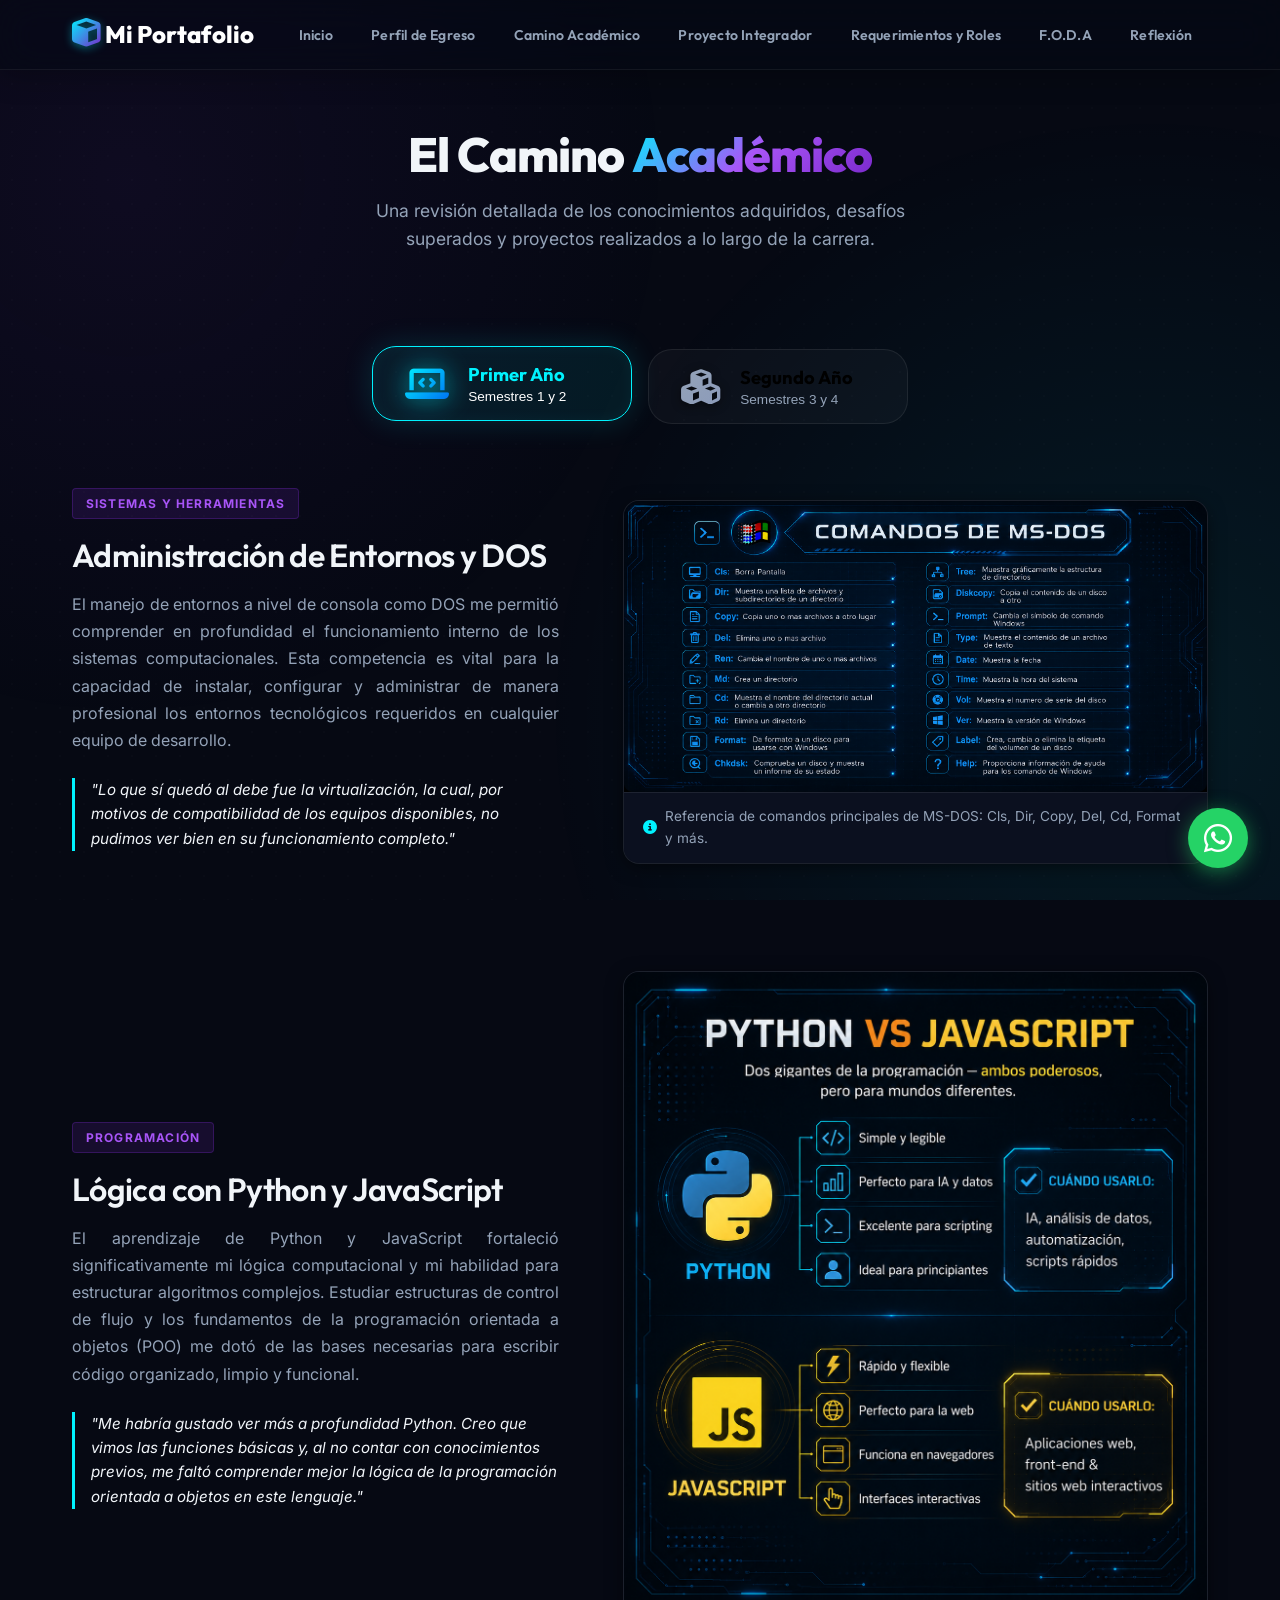
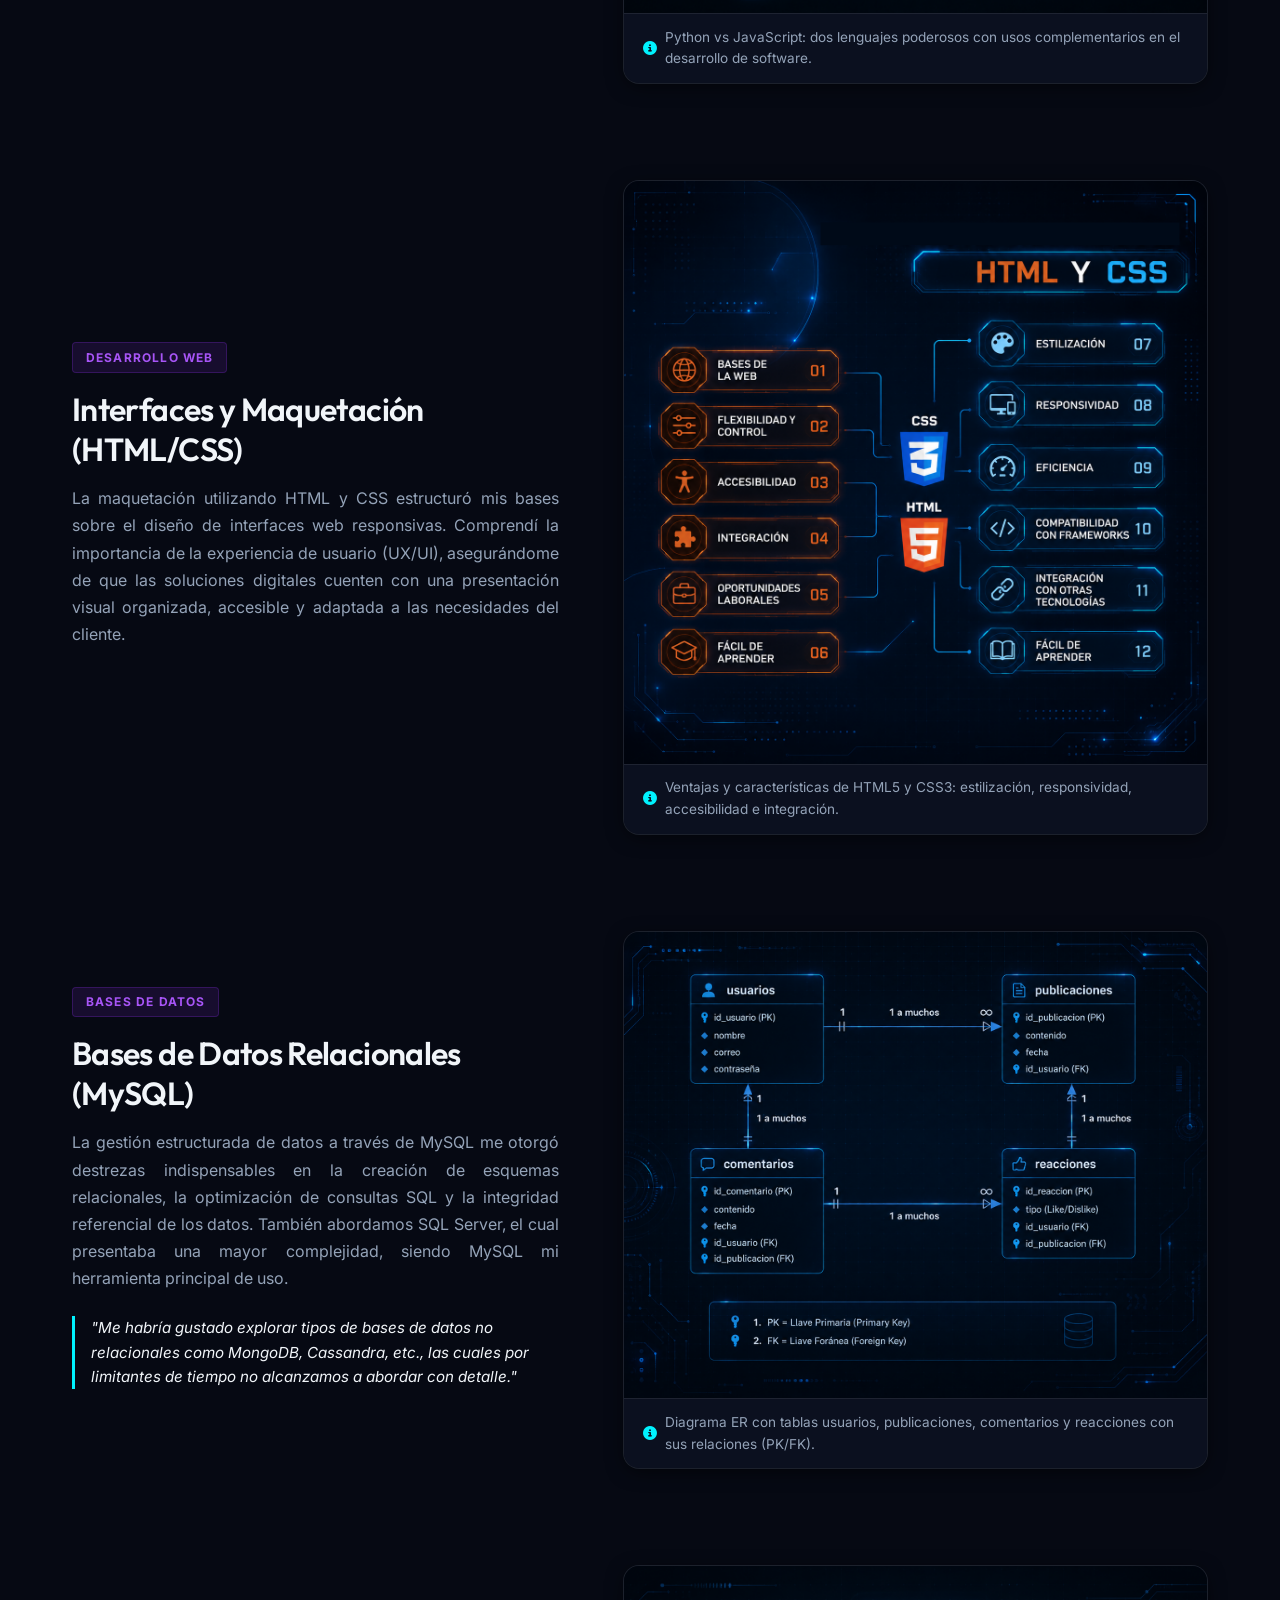
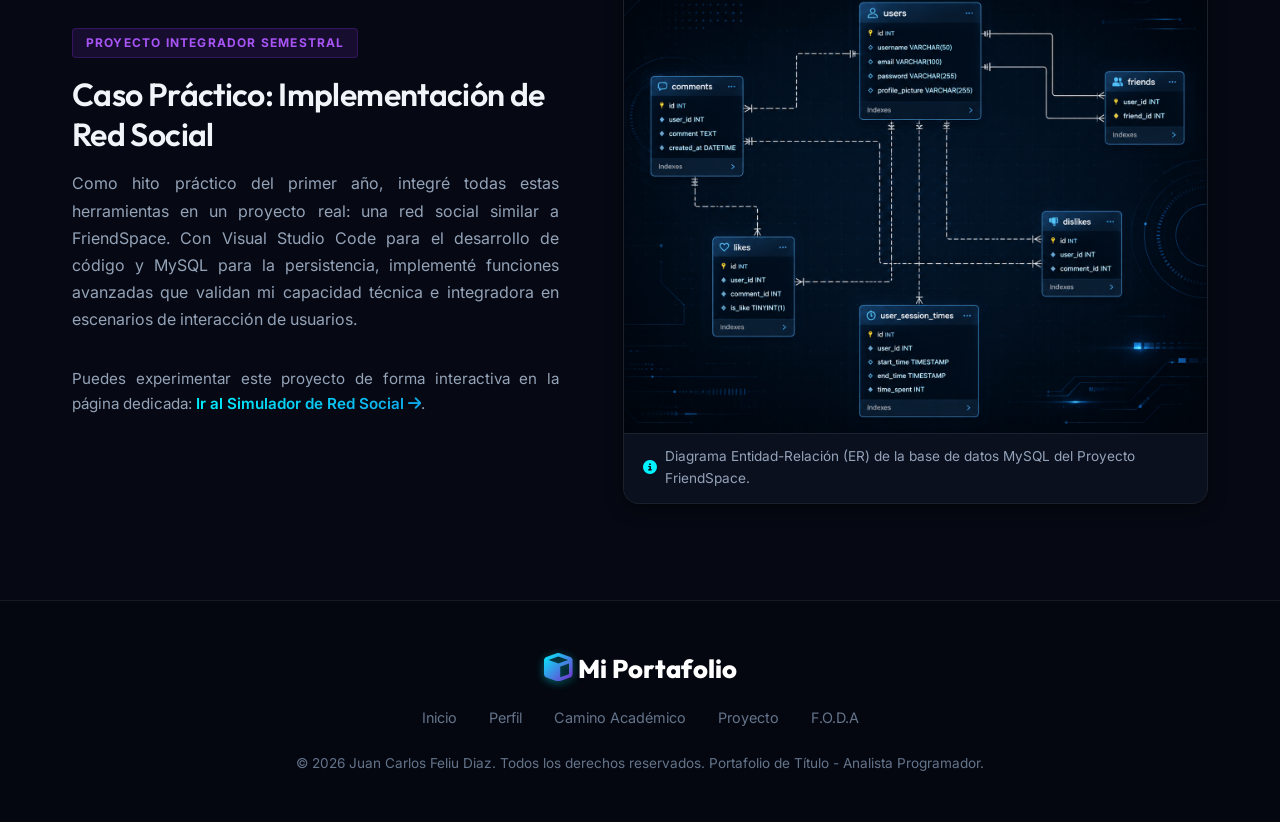
==== camino.html @ 2efa706d "Commit inicial del portafolio" ====
<!DOCTYPE html>
<html lang="es">
<head>
  <meta charset="UTF-8">
  <meta name="viewport" content="width=device-width, initial-scale=1.0">
  <title>Camino Académico | Portafolio Juan Carlos Feliu Diaz</title>
  <!-- Google Fonts -->
  <link rel="preconnect" href="https://fonts.googleapis.com">
  <link rel="preconnect" href="https://fonts.gstatic.com" crossorigin>
  <!-- Font Awesome Icons -->
  <link rel="stylesheet" href="https://cdnjs.cloudflare.com/ajax/libs/font-awesome/6.4.0/css/all.min.css">
  <!-- Stylesheet -->
  <link rel="stylesheet" href="css/style.css?v=15">
  <style>
    .subpage-hero {
      padding: 8rem 0 4rem 0;
      text-align: center;
    }
  </style>
</head>
<body>

  <!-- ==========================================
       NAVIGATION BAR
       ========================================== -->
  <nav class="navbar">
    <div class="container">
      <div class="logo">
        <a href="index.html" style="color: #fff;"><i class="fa-solid fa-cube logo-icon-3d"></i> Mi Portafolio</a>
      </div>
      <ul class="nav-links">
        <li><a href="index.html">Inicio</a></li>
        <li><a href="perfil.html">Perfil de Egreso</a></li>
        <li><a href="camino.html" class="active">Camino Académico</a></li>
        <li><a href="proyecto.html">Proyecto Integrador</a></li>
        <li><a href="requerimientos.html">Requerimientos y Roles</a></li>
        <li><a href="foda.html">F.O.D.A</a></li>
        <li><a href="reflexion.html">Reflexión</a></li>
      </ul>
      <button class="mobile-menu-toggle">
        <i class="fa-solid fa-bars"></i>
      </button>
    </div>
  </nav>

  <!-- ==========================================
       SUBPAGE HERO
       ========================================== -->
  <header class="subpage-hero">
    <div class="container">
      <h1 class="hero-title" style="font-size:3rem; margin-bottom:1rem;">El Camino <span class="gradient-text">Académico</span></h1>
      <p class="section-subtitle" style="margin-bottom:0;">Una revisión detallada de los conocimientos adquiridos, desafíos superados y proyectos realizados a lo largo de la carrera.</p>
    </div>
  </header>

  <!-- ==========================================
       TIMELINE SECTION
       ========================================== -->
  <section class="section" style="padding-top:2rem;">
    <div class="container">
      <div class="timeline-controls">
        <button class="tab-btn active" data-target="semestres-1-2">
          <i class="fa-solid fa-laptop-code tab-icon-3d"></i>
          <div class="tab-text">
            <span class="tab-title">Primer Año</span>
            <span class="tab-subtitle">Semestres 1 y 2</span>
          </div>
        </button>
        <button class="tab-btn" data-target="semestres-3-4">
          <i class="fa-solid fa-cubes tab-icon-3d"></i>
          <div class="tab-text">
            <span class="tab-title">Segundo Año</span>
            <span class="tab-subtitle">Semestres 3 y 4</span>
          </div>
        </button>
      </div>

      <!-- SEMESTRES 1 y 2 CONTENT -->
      <div id="semestres-1-2" class="timeline-container active">
        <!-- Item 1: Sistemas y Herramientas -->
        <div class="timeline-item reveal-element revealed">
          <div class="timeline-content">
            <span class="timeline-tag">Sistemas y Herramientas</span>
            <h3 class="timeline-title">Administración de Entornos y DOS</h3>
            <p class="timeline-desc">
              El manejo de entornos a nivel de consola como DOS me permitió comprender en profundidad el funcionamiento interno de los sistemas computacionales. Esta competencia es vital para la capacidad de instalar, configurar y administrar de manera profesional los entornos tecnológicos requeridos en cualquier equipo de desarrollo.
            </p>
            <div class="timeline-highlight">
              "Lo que sí quedó al debe fue la virtualización, la cual, por motivos de compatibilidad de los equipos disponibles, no pudimos ver bien en su funcionamiento completo."
            </div>
          </div>
          <div class="timeline-visual">
            <div class="img-container">
              <img src="assets/img/dos-comandos.png" alt="Comandos MS-DOS">
              <div class="img-caption">
                <i class="fa-solid fa-circle-info"></i> Referencia de comandos principales de MS-DOS: Cls, Dir, Copy, Del, Cd, Format y más.
              </div>
            </div>
          </div>
        </div>

        <!-- Item 2: Programación -->
        <div class="timeline-item reveal-element">
          <div class="timeline-content">
            <span class="timeline-tag">Programación</span>
            <h3 class="timeline-title">Lógica con Python y JavaScript</h3>
            <p class="timeline-desc">
              El aprendizaje de Python y JavaScript fortaleció significativamente mi lógica computacional y mi habilidad para estructurar algoritmos complejos. Estudiar estructuras de control de flujo y los fundamentos de la programación orientada a objetos (POO) me dotó de las bases necesarias para escribir código organizado, limpio y funcional.
            </p>
            <div class="timeline-highlight">
              "Me habría gustado ver más a profundidad Python. Creo que vimos las funciones básicas y, al no contar con conocimientos previos, me faltó comprender mejor la lógica de la programación orientada a objetos en este lenguaje."
            </div>
          </div>
          <div class="timeline-visual">
            <div class="img-container">
              <img src="assets/img/python-js.png" alt="Python VS JavaScript">
              <div class="img-caption">
                <i class="fa-solid fa-circle-info"></i> Python vs JavaScript: dos lenguajes poderosos con usos complementarios en el desarrollo de software.
              </div>
            </div>
          </div>
        </div>

        <!-- Item 3: Desarrollo Web -->
        <div class="timeline-item reveal-element">
          <div class="timeline-content">
            <span class="timeline-tag">Desarrollo Web</span>
            <h3 class="timeline-title">Interfaces y Maquetación (HTML/CSS)</h3>
            <p class="timeline-desc">
              La maquetación utilizando HTML y CSS estructuró mis bases sobre el diseño de interfaces web responsivas. Comprendí la importancia de la experiencia de usuario (UX/UI), asegurándome de que las soluciones digitales cuenten con una presentación visual organizada, accesible y adaptada a las necesidades del cliente.
            </p>
          </div>
          <div class="timeline-visual">
            <div class="img-container">
              <img src="assets/img/html-css.png" alt="HTML y CSS Infografía">
              <div class="img-caption">
                <i class="fa-solid fa-circle-info"></i> Ventajas y características de HTML5 y CSS3: estilización, responsividad, accesibilidad e integración.
              </div>
            </div>
          </div>
        </div>

        <!-- Item 4: Bases de Datos -->
        <div class="timeline-item reveal-element">
          <div class="timeline-content">
            <span class="timeline-tag">Bases de Datos</span>
            <h3 class="timeline-title">Bases de Datos Relacionales (MySQL)</h3>
            <p class="timeline-desc">
              La gestión estructurada de datos a través de MySQL me otorgó destrezas indispensables en la creación de esquemas relacionales, la optimización de consultas SQL y la integridad referencial de los datos. También abordamos SQL Server, el cual presentaba una mayor complejidad, siendo MySQL mi herramienta principal de uso.
            </p>
            <div class="timeline-highlight">
              "Me habría gustado explorar tipos de bases de datos no relacionales como MongoDB, Cassandra, etc., las cuales por limitantes de tiempo no alcanzamos a abordar con detalle."
            </div>
          </div>
          <div class="timeline-visual">
            <div class="img-container">
              <img src="assets/img/db-schema2.png" alt="Diagrama Entidad-Relación MySQL">
              <div class="img-caption">
                <i class="fa-solid fa-circle-info"></i> Diagrama ER con tablas usuarios, publicaciones, comentarios y reacciones con sus relaciones (PK/FK).
              </div>
            </div>
          </div>
        </div>

        <!-- Item 5: Proyecto Integrador -->
        <div class="timeline-item reveal-element">
          <div class="timeline-content">
            <span class="timeline-tag">Proyecto Integrador Semestral</span>
            <h3 class="timeline-title">Caso Práctico: Implementación de Red Social</h3>
            <p class="timeline-desc">
              Como hito práctico del primer año, integré todas estas herramientas en un proyecto real: una red social similar a FriendSpace. Con Visual Studio Code para el desarrollo de código y MySQL para la persistencia, implementé funciones avanzadas que validan mi capacidad técnica e integradora en escenarios de interacción de usuarios.
            </p>
            <p class="timeline-desc" style="font-size:0.95rem; margin-top:0.5rem;">
              Puedes experimentar este proyecto de forma interactiva en la página dedicada: <a href="proyecto.html" class="gradient-text-cyan" style="font-weight:600;">Ir al Simulador de Red Social <i class="fa-solid fa-arrow-right"></i></a>.
            </p>
          </div>
          <div class="timeline-visual">
            <div class="img-container">
              <img src="assets/img/db-schema.png" alt="Diagrama de base de datos FriendSpace">
              <div class="img-caption">
                <i class="fa-solid fa-circle-info"></i> Diagrama Entidad-Relación (ER) de la base de datos MySQL del Proyecto FriendSpace.
              </div>
            </div>
          </div>
        </div>
      </div>

      <!-- SEMESTRES 3 y 4 CONTENT -->
      <div id="semestres-3-4" class="timeline-container">
        <!-- Item 1: Gestión de Proyectos -->
        <div class="timeline-item reveal-element">
          <div class="timeline-content">
            <span class="timeline-tag">Taller de Gestión</span>
            <h3 class="timeline-title">Gestión de Proyectos de Software</h3>
            <p class="timeline-desc">
              Adquirí metodologías formales para planificar y estructurar el ciclo de vida del software, controlando variables críticas como objetivos, alcance, recursos y riesgos. Además, fortalecí habilidades directivas como la coordinación y la organización de tareas en equipos de desarrollo.
            </p>
            <div class="timeline-highlight">
              "Una de mis principales dificultades fue estimar de manera realista los tiempos de desarrollo. Al principio tendía a subestimar el esfuerzo necesario, pero a través de la práctica y proyectos grupales comprendí el valor del control de tareas para evitar retrasos."
            </div>
          </div>
          <div class="timeline-visual">
            <div class="img-container">
              <img src="assets/img/image7.png" alt="Gestión de proyectos">
              <div class="img-caption">
                <i class="fa-solid fa-circle-info"></i> Planificación temporal, estimaciones y cronogramas de hitos de desarrollo.
              </div>
            </div>
          </div>
        </div>

        <!-- Item 2: IA -->
        <div class="timeline-item reveal-element">
          <div class="timeline-content">
            <span class="timeline-tag">Tecnologías Emergentes</span>
            <h3 class="timeline-title">Inteligencia Artificial aplicada al Desarrollo</h3>
            <p class="timeline-desc">
              Utilizamos la IA como un copiloto de programación para eficientar el desarrollo, optimizando tiempos de codificación manual. ChatGPT me ayudó inicialmente a entender cómo estructurar la lógica del código, y posteriormente Kimi me permitió optimizar flujos gracias a prompts bien definidos.
            </p>
            <div class="timeline-highlight">
              "El surgimiento de versiones de pago acortó las capacidades gratuitas diarias. Si no contabas con recursos de suscripción profesional, los tiempos de desarrollo de trabajos muy intensos se alargaban significativamente."
            </div>
          </div>
          <div class="timeline-visual">
            <div class="img-container" style="display: flex; flex-direction: column; gap: 0.5rem; border: none; box-shadow: none; background: transparent;">
              <div style="display: grid; grid-template-columns: 1fr 1fr; gap: 0.5rem;">
                <img src="assets/img/image8.png" alt="AI Agent Icon 1" style="border-radius: var(--radius-sm); border: 1px solid var(--border-color); background: #090e1a;">
                <img src="assets/img/image9.png" alt="AI Agent Icon 2" style="border-radius: var(--radius-sm); border: 1px solid var(--border-color); background: #090e1a;">
              </div>
              <div class="img-caption" style="border: 1px solid var(--border-color); border-radius: var(--radius-sm);">
                <i class="fa-solid fa-circle-info"></i> Herramientas de IA utilizadas como agentes de asistencia técnica.
              </div>
            </div>
          </div>
        </div>

        <!-- Item 3: Gestión de Requerimientos -->
        <div class="timeline-item reveal-element">
          <div class="timeline-content">
            <span class="timeline-tag">Ingeniería de Software</span>
            <h3 class="timeline-title">Gestión de Requerimientos I y II</h3>
            <p class="timeline-desc">
              Comprendí que la base de todo software exitoso radica en comprender plenamente al cliente antes de escribir una sola línea de código. Aprendimos a identificar, analizar y documentar minuciosamente los requisitos del negocio, mitigando el riesgo de errores de diseño y costos extra.
            </p>
            <p class="timeline-desc">
              Estudiamos técnicas de levantamiento de información como entrevistas, encuestas, observaciones y análisis documental para asegurar la alineación entre la necesidad real y el desarrollo técnico.
            </p>
          </div>
          <div class="timeline-visual">
            <div class="img-container">
              <img src="assets/img/image10.png" alt="Gestión de Requerimientos">
              <div class="img-caption">
                <i class="fa-solid fa-circle-info"></i> Ciclo de vida y análisis estructurado del levantamiento de requerimientos.
              </div>
            </div>
          </div>
        </div>

        <!-- Item 4: Roles del Proyecto -->
        <div class="timeline-item reveal-element">
          <div class="timeline-content">
            <span class="timeline-tag">Ingeniería de Software</span>
            <h3 class="timeline-title">Roles y Actores Organizacionales</h3>
            <p class="timeline-desc">
              Analizamos y definimos la estructura del equipo de trabajo y los actores clave involucrados en un proyecto de software (Sponsor, Project Manager, Scrum Master, Miembros de equipo, Usuarios final, Proveedores).
            </p>
            <p class="timeline-desc" style="font-size:0.95rem; margin-top:0.5rem;">
              Puedes profundizar en los roles y sus responsabilidades en nuestra sección de: <a href="requerimientos.html" class="gradient-text-cyan" style="font-weight:600;">Explorador de Roles y Requerimientos <i class="fa-solid fa-arrow-right"></i></a>.
            </p>
          </div>
          <div class="timeline-visual">
            <div class="img-container">
              <img src="assets/img/image11.png" alt="Roles de desarrollo">
              <div class="img-caption">
                <i class="fa-solid fa-circle-info"></i> Diagramas de actores, roles y responsabilidades organizacionales.
              </div>
            </div>
          </div>
        </div>

        <!-- Item 5: UML -->
        <div class="timeline-item reveal-element">
          <div class="timeline-content">
            <span class="timeline-tag">Modelamiento y Arquitectura</span>
            <h3 class="timeline-title">Modelamiento UML Completo</h3>
            <p class="timeline-desc">
              Profundizamos en el uso del Lenguaje Unificado de Modelado (UML) como pilar esencial para el diseño conceptual y lógico del sistema. Nos entrenamos en estructurar múltiples puntos de vista mediante diagramas específicos: de Casos de Uso (interacción del usuario), Actividades (flujo del proceso), Secuencia (intercambio de mensajes) y Clases (arquitectura orientada a objetos).
            </p>
          </div>
          <div class="timeline-visual">
            <div class="img-container">
              <img src="assets/img/image12.jpeg" alt="UML Diagrams">
              <div class="img-caption">
                <i class="fa-solid fa-circle-info"></i> Modelamiento UML y estructura conceptual de arquitectura de clases.
              </div>
            </div>
          </div>
        </div>

        <!-- Item 6: Trazabilidad y Cambios -->
        <div class="timeline-item reveal-element">
          <div class="timeline-content">
            <span class="timeline-tag">Calidad de Software</span>
            <h3 class="timeline-title">Trazabilidad y Control de Cambios</h3>
            <p class="timeline-desc">
              Estudiamos la trazabilidad de requerimientos para vincular cada requisito del cliente con el componente del sistema correspondiente, agilizando el control del desarrollo. Asimismo, dominamos la gestión de cambios: estructurar procesos de registro, evaluar impactos en costos y tiempos, analizar riesgos y mantener la documentación oficial alineada ante modificaciones del cliente.
            </p>
          </div>
          <div class="timeline-visual" style="display: flex; flex-direction: column; gap: 0.5rem;">
            <div style="display: grid; grid-template-columns: 1fr 1fr; gap: 0.5rem; width: 100%;">
              <div class="img-container" style="margin:0;">
                <img src="assets/img/image13.png" alt="Trazabilidad">
              </div>
              <div class="img-container" style="margin:0;">
                <img src="assets/img/image14.png" alt="Gestión de cambios">
              </div>
            </div>
            <div class="img-caption" style="border: 1px solid var(--border-color); border-radius: var(--radius-sm); width: 100%;">
              <i class="fa-solid fa-circle-info"></i> Matrices de trazabilidad técnica e ingeniería de control de cambios.
            </div>
          </div>
        </div>
      </div>
    </div>
  </section>

  <!-- ==========================================
       FOOTER SECTION
       ========================================== -->
  <footer class="footer">
    <div class="container">
      <div class="footer-logo">
        <a href="index.html" style="color: #fff;"><i class="fa-solid fa-cube logo-icon-3d"></i> Mi Portafolio</a>
      </div>
      <div class="footer-nav">
        <a href="index.html">Inicio</a>
        <a href="perfil.html">Perfil</a>
        <a href="camino.html">Camino Académico</a>
        <a href="proyecto.html">Proyecto</a>
        <a href="foda.html">F.O.D.A</a>
      </div>
      <p class="footer-copy">
        © 2026 Juan Carlos Feliu Diaz. Todos los derechos reservados. Portafolio de Título - Analista Programador.
      </p>
    </div>
  </footer>

  <!-- Main JavaScript File -->
  <script src="js/main.js?v=7"></script>
</body>
</html>
---- css/style.css ----
@import url('https://fonts.googleapis.com/css2?family=Inter:wght@300;400;500;600;700&family=Outfit:wght@300;400;500;600;700;800&display=swap');

/* ==========================================
   DESIGN SYSTEM & VARIABLES
   ========================================== */
:root {
  --bg-darkest: #060913;
  --bg-darker: #0c1020;
  --bg-card: rgba(16, 22, 42, 0.7);
  --border-color: rgba(255, 255, 255, 0.08);
  --border-hover: rgba(0, 242, 254, 0.3);
  
  --text-main: #f1f5f9;
  --text-muted: #94a3b8;
  --text-dark: #64748b;
  
  --primary: #00f2fe;
  --primary-glow: rgba(0, 242, 254, 0.15);
  --secondary: #7928ca;
  --secondary-glow: rgba(121, 40, 202, 0.15);
  --accent: #0070f3;
  
  --success: #00df89;
  --warning: #f59e0b;
  --danger: #ef4444;
  --info: #0ea5e9;
  
  --font-heading: 'Outfit', sans-serif;
  --font-body: 'Inter', sans-serif;
  
  --shadow-sm: 0 2px 8px -2px rgba(0, 0, 0, 0.5);
  --shadow-md: 0 4px 20px -4px rgba(0, 0, 0, 0.7);
  --shadow-lg: 0 10px 30px -10px rgba(0, 0, 0, 0.8);
  --shadow-neon-cyan: 0 0 15px rgba(0, 242, 254, 0.25);
  --shadow-neon-purple: 0 0 15px rgba(121, 40, 202, 0.25);
  
  --transition: all 0.3s cubic-bezier(0.4, 0, 0.2, 1);
  --radius-sm: 8px;
  --radius-md: 16px;
  --radius-lg: 24px;
}

/* ==========================================
   RESET & BASE RULES
   ========================================== */
*, *::before, *::after {
  box-sizing: border-box;
  margin: 0;
  padding: 0;
}

html {
  scroll-behavior: smooth;
  font-size: 16px;
  overflow-x: hidden;
}

body {
  background-color: var(--bg-darkest);
  color: var(--text-main);
  font-family: var(--font-body);
  line-height: 1.6;
  overflow-x: hidden;
  position: relative;
}

/* Animated Background Mesh */
body::before {
  content: "";
  position: fixed;
  top: 0;
  left: 0;
  width: 100vw;
  height: 100vh;
  background: 
    radial-gradient(circle at 10% 20%, rgba(121, 40, 202, 0.08) 0%, transparent 40%),
    radial-gradient(circle at 90% 80%, rgba(0, 242, 254, 0.08) 0%, transparent 45%);
  z-index: -2;
  pointer-events: none;
}

body::after {
  content: "";
  position: fixed;
  top: 0;
  left: 0;
  width: 100%;
  height: 100%;
  background-image: radial-gradient(rgba(255, 255, 255, 0.015) 1px, transparent 1px);
  background-size: 24px 24px;
  z-index: -1;
  pointer-events: none;
}

/* Custom Scrollbar */
::-webkit-scrollbar {
  width: 10px;
}
::-webkit-scrollbar-track {
  background: var(--bg-darkest);
}
::-webkit-scrollbar-thumb {
  background: #1e293b;
  border-radius: 5px;
  border: 2px solid var(--bg-darkest);
}
::-webkit-scrollbar-thumb:hover {
  background: var(--primary);
}

/* Typography & Headers */
h1, h2, h3, h4, h5, h6 {
  font-family: var(--font-heading);
  font-weight: 600;
  letter-spacing: -0.02em;
  line-height: 1.25;
}

p {
  color: var(--text-muted);
  text-align: justify;
  hyphens: auto;
}

a {
  color: var(--primary);
  text-decoration: none;
  transition: var(--transition);
}
a:hover {
  color: #fff;
}

.gradient-text {
  background: linear-gradient(135deg, var(--primary) 0%, #a855f7 50%, var(--secondary) 100%);
  -webkit-background-clip: text;
  -webkit-text-fill-color: transparent;
  background-clip: text;
}

.gradient-text-cyan {
  background: linear-gradient(135deg, var(--primary) 0%, var(--info) 100%);
  -webkit-background-clip: text;
  -webkit-text-fill-color: transparent;
  background-clip: text;
}

/* Utilities */
.container {
  width: 100%;
  max-width: 1200px;
  margin: 0 auto;
  padding: 0 2rem;
}

.section {
  padding: 6rem 0;
  position: relative;
}

.section-title {
  font-size: 2.5rem;
  font-weight: 700;
  text-align: center;
  margin-bottom: 1rem;
  position: relative;
}

.logo-icon-3d {
  background: linear-gradient(135deg, var(--primary), var(--secondary));
  -webkit-background-clip: text;
  -webkit-text-fill-color: transparent;
  filter: drop-shadow(0 2px 4px rgba(0, 242, 254, 0.4));
  font-size: 1.8rem;
}

.section-subtitle {
  text-align: center;
  font-size: 1.1rem;
  color: var(--text-muted);
  max-width: 600px;
  margin: 0 auto 4rem auto;
}

.card-glass {
  background: var(--bg-card);
  border: 1px solid var(--border-color);
  border-radius: var(--radius-md);
  box-shadow: var(--shadow-md);
  backdrop-filter: blur(16px);
  -webkit-backdrop-filter: blur(16px);
  transition: var(--transition);
}
.card-glass:hover {
  border-color: var(--border-hover);
  box-shadow: var(--shadow-lg), var(--shadow-neon-cyan);
  transform: translateY(-4px);
}

/* Buttons */
.btn {
  display: inline-flex;
  align-items: center;
  justify-content: center;
  padding: 0.8rem 1.8rem;
  font-family: var(--font-heading);
  font-weight: 500;
  border-radius: var(--radius-sm);
  cursor: pointer;
  transition: var(--transition);
  border: none;
  font-size: 0.95rem;
  gap: 0.5rem;
}

.btn-primary {
  background: linear-gradient(135deg, var(--primary) 0%, var(--accent) 100%);
  color: #030712;
  font-weight: 600;
  box-shadow: 0 4px 14px rgba(0, 242, 254, 0.3);
}
.btn-primary:hover {
  transform: translateY(-2px);
  box-shadow: 0 6px 20px rgba(0, 242, 254, 0.5), var(--shadow-neon-cyan);
  color: #030712;
}

.btn-secondary {
  background: rgba(255, 255, 255, 0.05);
  border: 1px solid var(--border-color);
  color: var(--text-main);
}
.btn-secondary:hover {
  background: rgba(255, 255, 255, 0.1);
  border-color: rgba(255, 255, 255, 0.2);
}

/* ==========================================
   NAVIGATION BAR
   ========================================== */
.navbar {
  position: fixed;
  top: 0;
  left: 0;
  width: 100%;
  z-index: 100;
  background: rgba(6, 9, 19, 0.6);
  backdrop-filter: blur(20px) saturate(1.4);
  -webkit-backdrop-filter: blur(20px) saturate(1.4);
  border-bottom: 1px solid rgba(255, 255, 255, 0.06);
  height: 70px;
  transition: var(--transition);
  box-shadow: 0 4px 30px rgba(0, 0, 0, 0.3);
}

.navbar .container {
  display: flex;
  align-items: center;
  justify-content: space-between;
  height: 100%;
}

.logo {
  font-family: var(--font-heading);
  font-weight: 800;
  font-size: 1.5rem;
  color: #fff;
  display: flex;
  align-items: center;
  gap: 0.5rem;
}
.logo span {
  color: var(--primary);
}

.nav-links {
  display: flex;
  gap: 0.4rem;
  list-style: none;
  align-items: center;
}

.nav-links a {
  color: var(--text-muted);
  font-family: var(--font-heading);
  font-size: 0.88rem;
  font-weight: 600;
  position: relative;
  padding: 0.5rem 1rem;
  border-radius: 50px;
  transition: all 0.3s ease;
  text-decoration: none;
  letter-spacing: 0.2px;
}
.nav-links a:hover {
  color: #fff;
  background: #0055ff; /* Azul eléctrico */
  box-shadow: 0 0 15px rgba(0, 85, 255, 0.5); /* Resplandor azul eléctrico */
  transform: scale(1.08) translateY(-1px); /* Más grande y un poco arriba */
}
.nav-links a.active {
  color: #fff;
  background: rgba(0, 242, 254, 0.12);
  box-shadow: 0 0 20px rgba(0, 242, 254, 0.15), inset 0 0 10px rgba(0, 242, 254, 0.05);
  border: 1px solid rgba(0, 242, 254, 0.2);
}

.mobile-menu-toggle {
  display: none;
  background: none;
  border: none;
  color: #fff;
  font-size: 1.5rem;
  cursor: pointer;
}

/* ==========================================
   HERO SECTION
   ========================================== */
.hero {
  min-height: 100vh;
  display: flex;
  align-items: center;
  padding-top: 100px;
  position: relative;
}

.hero-grid {
  display: grid;
  grid-template-columns: 1.2fr 0.8fr;
  gap: 4rem;
  align-items: center;
}

.hero-badge {
  display: inline-flex;
  align-items: center;
  gap: 0.5rem;
  background: rgba(0, 242, 254, 0.1);
  border: 1px solid rgba(0, 242, 254, 0.2);
  color: var(--primary);
  padding: 0.5rem 1rem;
  border-radius: 50px;
  font-size: 0.85rem;
  font-weight: 600;
  margin-bottom: 1.5rem;
  font-family: var(--font-heading);
  letter-spacing: 0.05em;
  text-transform: uppercase;
}

.hero-badge .pulse-dot {
  width: 8px;
  height: 8px;
  background-color: var(--primary);
  border-radius: 50%;
  animation: pulse 1.5s infinite;
}

@keyframes pulse {
  0% { transform: scale(0.85); box-shadow: 0 0 0 0 rgba(0, 242, 254, 0.7); }
  70% { transform: scale(1); box-shadow: 0 0 0 8px rgba(0, 242, 254, 0); }
  100% { transform: scale(0.85); box-shadow: 0 0 0 0 rgba(0, 242, 254, 0); }
}

.hero-title {
  font-size: 3.8rem;
  font-weight: 800;
  line-height: 1.1;
  margin-bottom: 1.5rem;
}

.hero-description {
  font-size: 1.15rem;
  color: var(--text-muted);
  margin-bottom: 2.5rem;
  max-width: 600px;
}

.hero-actions {
  display: flex;
  gap: 1rem;
}

/* Hero Visual / Card Showcase */
.hero-visual {
  position: relative;
  display: flex;
  justify-content: center;
  align-items: center;
}

.profile-card {
  width: 100%;
  max-width: 360px;
  padding: 2.5rem;
  text-align: center;
  position: relative;
  overflow: hidden;
  border: 1px solid rgba(255, 255, 255, 0.05);
}

.profile-avatar-container {
  width: 100%;
  height: 340px;
  margin: 0 auto 1.5rem auto;
  border-radius: var(--radius-md);
  padding: 4px;
  background: linear-gradient(135deg, var(--primary) 0%, var(--secondary) 100%);
  position: relative;
  box-shadow: 0 8px 24px rgba(0, 0, 0, 0.3);
}

.profile-avatar {
  width: 100%;
  height: 100%;
  border-radius: calc(var(--radius-md) - 4px);
  object-fit: cover;
  object-position: center center;
  background: var(--bg-darker);
  display: block;
}

.profile-card h3 {
  font-size: 1.5rem;
  margin-bottom: 0.25rem;
  text-align: center;
  width: 100%;
  display: block;
}

.profile-card .tagline {
  font-size: 0.9rem;
  color: var(--primary);
  font-weight: 500;
  margin-bottom: 1.5rem;
  font-family: var(--font-heading);
  text-align: center;
  width: 100%;
  display: block;
}

.profile-info {
  border-top: 1px solid var(--border-color);
  padding-top: 1.5rem;
  display: flex;
  flex-direction: column;
  gap: 0.8rem;
  text-align: left;
  font-size: 0.9rem;
}

.profile-info-item {
  display: flex;
  justify-content: space-between;
  align-items: center;
}

.profile-info-item span:first-child {
  color: var(--text-dark);
}
.profile-info-item span:last-child {
  color: var(--text-main);
  font-weight: 500;
}

/* ==========================================
   PERFIL DE EGRESO
   ========================================== */
.perfil-grid {
  display: grid;
  grid-template-columns: 1fr 1fr;
  gap: 3rem;
  align-items: center;
}

.perfil-intro {
  font-size: 1.1rem;
}
.perfil-intro p {
  margin-bottom: 1.5rem;
  text-align: justify;
}

.skills-wrapper {
  display: grid;
  grid-template-columns: 1fr 1fr;
  gap: 1.5rem;
}

.skill-card {
  padding: 1.5rem;
  background: rgba(16, 22, 42, 0.4);
  border: 1px solid var(--border-color);
  border-radius: var(--radius-md);
  transition: var(--transition);
}
.skill-card:hover {
  border-color: var(--primary);
  background: rgba(16, 22, 42, 0.8);
  transform: translateY(-3px);
}

.skill-icon {
  width: 45px;
  height: 45px;
  border-radius: var(--radius-sm);
  background: rgba(0, 242, 254, 0.1);
  color: var(--primary);
  display: flex;
  align-items: center;
  justify-content: center;
  font-size: 1.3rem;
  margin-bottom: 1rem;
}

.skill-card h4 {
  font-size: 1.15rem;
  margin-bottom: 0.5rem;
}

.skill-card p {
  font-size: 0.85rem;
  line-height: 1.5;
  text-align: justify;
}

/* ==========================================
   ACADEMIC TIMELINE SECTION
   ========================================== */
.timeline-controls {
  display: flex;
  justify-content: center;
  gap: 1rem;
  margin-bottom: 4rem;
}

.tab-btn {
  background: rgba(255, 255, 255, 0.03);
  border: 1px solid var(--border-color);
  border-radius: var(--radius-lg);
  padding: 1rem 2rem;
  cursor: pointer;
  transition: var(--transition);
  display: flex;
  align-items: center;
  gap: 1.2rem;
  text-align: left;
  min-width: 260px;
}
.tab-btn i {
  font-size: 2.2rem;
  transition: var(--transition);
}
.tab-icon-3d {
  background: linear-gradient(135deg, var(--text-muted), #8c9bba);
  -webkit-background-clip: text;
  -webkit-text-fill-color: transparent;
  filter: drop-shadow(0 2px 4px rgba(0,0,0,0.5));
}
.tab-btn .tab-text {
  display: flex;
  flex-direction: column;
}
.tab-btn .tab-title {
  font-family: var(--font-heading);
  font-weight: 700;
  font-size: 1.15rem;
  color: var(--text-light);
  margin-bottom: 0.2rem;
  transition: var(--transition);
}
.tab-btn .tab-subtitle {
  font-size: 0.85rem;
  color: var(--text-muted);
  transition: var(--transition);
}

.tab-btn:hover {
  background: rgba(255, 255, 255, 0.06);
  border-color: rgba(255, 255, 255, 0.15);
  transform: translateY(-3px);
}
.tab-btn:hover .tab-icon-3d {
  background: linear-gradient(135deg, #fff, var(--secondary));
  -webkit-background-clip: text;
  -webkit-text-fill-color: transparent;
  filter: drop-shadow(0 4px 8px rgba(0, 242, 254, 0.3));
}
.tab-btn:hover .tab-title {
  color: #fff;
}

.tab-btn.active {
  background: rgba(0, 242, 254, 0.08);
  border-color: var(--primary);
  box-shadow: 0 0 30px rgba(0, 242, 254, 0.15), inset 0 0 15px rgba(0, 242, 254, 0.05);
  transform: translateY(-3px);
}
.tab-btn.active .tab-icon-3d {
  background: linear-gradient(135deg, var(--primary), var(--accent));
  -webkit-background-clip: text;
  -webkit-text-fill-color: transparent;
  filter: drop-shadow(0 0 12px rgba(0, 242, 254, 0.8));
}
.tab-btn.active .tab-title {
  color: var(--primary);
}
.tab-btn.active .tab-subtitle {
  color: #fff;
}

.timeline-container {
  display: none;
  animation: fadeIn 0.5s ease;
}
.timeline-container.active {
  display: block;
}

.timeline-item {
  display: grid;
  grid-template-columns: 1fr 1.2fr;
  gap: 4rem;
  margin-bottom: 6rem;
  position: relative;
}

.timeline-item:last-child {
  margin-bottom: 0;
}

.timeline-content {
  display: flex;
  flex-direction: column;
  justify-content: center;
}

.timeline-tag {
  align-self: flex-start;
  font-size: 0.75rem;
  text-transform: uppercase;
  letter-spacing: 0.1em;
  background: rgba(121, 40, 202, 0.15);
  border: 1px solid rgba(121, 40, 202, 0.3);
  color: #a855f7;
  padding: 0.3rem 0.8rem;
  border-radius: 4px;
  margin-bottom: 1rem;
  font-weight: 700;
}

.timeline-title {
  font-size: 2rem;
  margin-bottom: 1rem;
}

.timeline-desc {
  font-size: 1rem;
  line-height: 1.7;
  margin-bottom: 1.5rem;
  text-align: justify;
}

.timeline-highlight {
  font-style: italic;
  border-left: 3px solid var(--primary);
  padding-left: 1rem;
  color: var(--text-main);
  margin-bottom: 1.5rem;
  font-size: 0.95rem;
}

/* Image styling in Timeline */
.timeline-visual {
  display: flex;
  align-items: center;
  justify-content: center;
  position: relative;
}

.img-container {
  width: 100%;
  border-radius: var(--radius-md);
  border: 1px solid var(--border-color);
  overflow: hidden;
  box-shadow: var(--shadow-md);
  background: #090e1a;
  position: relative;
  transition: var(--transition);
}
.img-container:hover {
  transform: scale(1.02);
  border-color: var(--primary);
  box-shadow: var(--shadow-lg), var(--shadow-neon-cyan);
}

.img-container img {
  width: 100%;
  height: auto;
  display: block;
  object-fit: cover;
  transition: var(--transition);
}

.img-caption {
  background: rgba(12, 16, 32, 0.95);
  padding: 0.8rem 1.2rem;
  font-size: 0.85rem;
  border-top: 1px solid var(--border-color);
  color: var(--text-muted);
  display: flex;
  align-items: center;
  gap: 0.5rem;
}
.img-caption i {
  color: var(--primary);
}

/* ==========================================
   INTERACTIVE SIMULATOR (FACEBOOK CLONE)
   ========================================== */
.simulator-layout {
  display: grid;
  grid-template-columns: 1fr 1fr;
  gap: 4rem;
  align-items: center;
}

.simulator-info h3 {
  font-size: 2rem;
  margin-bottom: 1rem;
}

.simulator-info p {
  margin-bottom: 1.5rem;
}

.simulator-features {
  list-style: none;
  margin-bottom: 2rem;
}

.simulator-features li {
  display: flex;
  align-items: flex-start;
  gap: 0.8rem;
  margin-bottom: 1rem;
  font-size: 0.95rem;
  line-height: 1.6;
}
.simulator-features li i {
  color: var(--success);
  font-size: 1.1rem;
  flex-shrink: 0;
  margin-top: 0.15rem;
}
.simulator-features li div {
  text-align: justify;
  flex: 1;
}

/* Device mockup */
.mockup-browser {
  background: #181d30;
  border: 1px solid rgba(255, 255, 255, 0.1);
  border-radius: 12px;
  overflow: hidden;
  box-shadow: var(--shadow-lg), 0 20px 50px rgba(0, 0, 0, 0.6);
  width: 100%;
  max-width: 440px;
  margin: 0 auto;
}

.mockup-header {
  background: #0f1222;
  padding: 0.6rem 1rem;
  display: flex;
  align-items: center;
  gap: 0.5rem;
  border-bottom: 1px solid rgba(255, 255, 255, 0.05);
}

.mockup-dot {
  width: 10px;
  height: 10px;
  border-radius: 50%;
}
.mockup-dot.red { background: #ff5f56; }
.mockup-dot.yellow { background: #ffbd2e; }
.mockup-dot.green { background: #27c93f; }

.mockup-address {
  flex: 1;
  background: rgba(255, 255, 255, 0.05);
  border-radius: 4px;
  padding: 0.2rem 1rem;
  font-size: 0.75rem;
  font-family: monospace;
  color: var(--text-dark);
  text-align: center;
}

/* Simulation content */
.fb-container {
  height: 480px;
  background: #f0f2f5;
  color: #1c1e21;
  display: flex;
  flex-direction: column;
  font-family: Helvetica, Arial, sans-serif;
  overflow: hidden;
}

.fb-header {
  background: #1877f2;
  color: #fff;
  padding: 0.5rem 1rem;
  display: flex;
  justify-content: space-between;
  align-items: center;
  box-shadow: 0 2px 4px rgba(0, 0, 0, 0.1);
  z-index: 10;
}

.fb-logo {
  font-weight: bold;
  font-size: 1.4rem;
  letter-spacing: -0.05em;
}

.fb-header-right {
  display: flex;
  gap: 0.8rem;
  align-items: center;
}

.fb-btn-friend {
  background: rgba(255, 255, 255, 0.2);
  border: none;
  border-radius: 20px;
  color: #fff;
  padding: 0.3rem 0.8rem;
  font-size: 0.75rem;
  font-weight: 600;
  cursor: pointer;
  display: flex;
  align-items: center;
  gap: 0.3rem;
  transition: all 0.2s;
}
.fb-btn-friend:hover {
  background: rgba(255, 255, 255, 0.3);
}
.fb-btn-friend.accepted {
  background: #42b72a;
}

.fb-feed {
  flex: 1;
  overflow-y: auto;
  padding: 0.8rem;
  display: flex;
  flex-direction: column;
  gap: 0.8rem;
}

.fb-composer {
  background: #fff;
  border-radius: 8px;
  padding: 0.8rem;
  box-shadow: 0 1px 2px rgba(0, 0, 0, 0.1);
}

.fb-composer-top {
  display: flex;
  gap: 0.5rem;
  margin-bottom: 0.8rem;
}

.fb-avatar {
  width: 32px;
  height: 32px;
  background: #8b5cf6;
  color: white;
  border-radius: 50%;
  display: flex;
  align-items: center;
  justify-content: center;
  font-weight: bold;
  font-size: 0.8rem;
}

.fb-composer-input {
  flex: 1;
  background: #f0f2f5;
  border: none;
  border-radius: 20px;
  padding: 0.5rem 1rem;
  font-size: 0.85rem;
  outline: none;
  color: #1c1e21;
}
.fb-composer-input::placeholder {
  color: #8a8d91;
}

.fb-composer-btn {
  background: #1877f2;
  color: #fff;
  border: none;
  border-radius: 6px;
  padding: 0.4rem 1rem;
  font-size: 0.8rem;
  font-weight: 600;
  cursor: pointer;
  float: right;
  transition: all 0.2s;
}
.fb-composer-btn:hover {
  background: #166fe5;
}

.fb-post {
  background: #fff;
  border-radius: 8px;
  padding: 0.8rem;
  box-shadow: 0 1px 2px rgba(0, 0, 0, 0.1);
  animation: slideDown 0.3s ease-out;
}

.fb-post-header {
  display: flex;
  gap: 0.5rem;
  margin-bottom: 0.6rem;
}

.fb-post-info {
  display: flex;
  flex-direction: column;
}

.fb-post-author {
  font-weight: 600;
  font-size: 0.85rem;
  color: #050505;
}

.fb-post-time {
  font-size: 0.7rem;
  color: #65676b;
}

.fb-post-content {
  font-size: 0.85rem;
  color: #050505;
  margin-bottom: 0.8rem;
  line-height: 1.4;
  white-space: pre-wrap;
}

.fb-post-stats {
  display: flex;
  justify-content: space-between;
  border-bottom: 1px solid #ced0d4;
  padding-bottom: 0.4rem;
  margin-bottom: 0.4rem;
  font-size: 0.75rem;
  color: #65676b;
}

.fb-post-actions {
  display: flex;
  border-bottom: 1px solid #ced0d4;
  padding-bottom: 0.2rem;
  margin-bottom: 0.4rem;
}

.fb-action-btn {
  flex: 1;
  background: none;
  border: none;
  padding: 0.4rem;
  color: #65676b;
  font-weight: 600;
  font-size: 0.8rem;
  border-radius: 4px;
  cursor: pointer;
  display: flex;
  align-items: center;
  justify-content: center;
  gap: 0.3rem;
  transition: all 0.2s;
}
.fb-action-btn:hover {
  background: #f2f2f2;
}
.fb-action-btn.liked {
  color: #1877f2;
}

.fb-comments {
  display: flex;
  flex-direction: column;
  gap: 0.4rem;
}

.fb-comment {
  display: flex;
  gap: 0.4rem;
  font-size: 0.8rem;
  align-items: flex-start;
}

.fb-comment-bubble {
  background: #f0f2f5;
  padding: 0.4rem 0.6rem;
  border-radius: 12px;
  max-width: 85%;
}

.fb-comment-author {
  font-weight: bold;
  margin-bottom: 0.1rem;
}

.fb-comment-input-area {
  display: flex;
  gap: 0.4rem;
  margin-top: 0.4rem;
}

.fb-comment-input {
  flex: 1;
  background: #f0f2f5;
  border: none;
  border-radius: 12px;
  padding: 0.3rem 0.8rem;
  font-size: 0.75rem;
  outline: none;
}

@keyframes slideDown {
  from { opacity: 0; transform: translateY(-10px); }
  to { opacity: 1; transform: translateY(0); }
}

/* ==========================================
   ROLES & REQUIREMENTS EXPLORER
   ========================================== */
.req-grid {
  display: grid;
  grid-template-columns: 0.9fr 1.1fr;
  gap: 3rem;
  align-items: start;
}

.roles-panel {
  display: flex;
  flex-direction: column;
  gap: 0.8rem;
}

.role-selector-card {
  padding: 1.2rem;
  cursor: pointer;
  border-left: 4px solid transparent;
}
.role-selector-card.active {
  background: rgba(121, 40, 202, 0.1);
  border-color: var(--secondary);
  border-left-color: var(--secondary);
}
.role-selector-card:hover:not(.active) {
  background: rgba(255, 255, 255, 0.02);
  border-left-color: rgba(255, 255, 255, 0.2);
}

.role-header-line {
  display: flex;
  justify-content: space-between;
  align-items: center;
  margin-bottom: 0.2rem;
}

.role-header-line h4 {
  font-size: 1.1rem;
}

.role-badge {
  font-size: 0.7rem;
  font-family: var(--font-heading);
  font-weight: 600;
  text-transform: uppercase;
  padding: 0.2rem 0.5rem;
  border-radius: 4px;
}
.role-badge.sponsor { background: rgba(16, 185, 129, 0.15); color: #34d399; }
.role-badge.leader { background: rgba(59, 130, 246, 0.15); color: #60a5fa; }
.role-badge.op { background: rgba(245, 158, 11, 0.15); color: #fbbf24; }
.role-badge.ext { background: rgba(107, 114, 128, 0.25); color: #9ca3af; }

.role-desc-short {
  font-size: 0.85rem;
  color: var(--text-dark);
}

/* Detail Display Panel */
.req-display-box {
  padding: 2rem;
  min-height: 400px;
  display: flex;
  flex-direction: column;
  justify-content: space-between;
}

.req-display-header {
  border-bottom: 1px solid var(--border-color);
  padding-bottom: 1.5rem;
  margin-bottom: 1.5rem;
}

.req-display-header .badge-container {
  display: inline-block;
  margin-bottom: 0.5rem;
}

.req-display-header h3 {
  font-size: 1.8rem;
  color: #fff;
}

.req-display-body {
  flex: 1;
  font-size: 0.95rem;
  line-height: 1.6;
  text-align: justify;
}

.req-display-body h5 {
  font-size: 1rem;
  margin: 1.2rem 0 0.5rem 0;
  color: var(--primary);
  text-transform: uppercase;
  letter-spacing: 0.05em;
}

.req-display-body ul {
  padding-left: 1.2rem;
  margin-bottom: 1rem;
}

.req-display-body li {
  margin-bottom: 0.4rem;
  color: var(--text-muted);
}

/* Tab selector for Functional vs Non Functional Requirements */
.req-type-container {
  margin-top: 3rem;
  border-top: 1px solid var(--border-color);
  padding-top: 3rem;
}

.req-type-tabs {
  display: flex;
  gap: 1rem;
  margin-bottom: 2rem;
}

.req-type-btn {
  background: none;
  border: none;
  border-bottom: 2px solid transparent;
  color: var(--text-muted);
  font-family: var(--font-heading);
  font-size: 1.1rem;
  font-weight: 600;
  padding: 0.5rem 1rem;
  cursor: pointer;
  transition: var(--transition);
}
.req-type-btn:hover {
  color: #fff;
}
.req-type-btn.active {
  color: var(--primary);
  border-bottom-color: var(--primary);
}

.req-type-lists {
  display: grid;
  grid-template-columns: 1fr 1fr;
  gap: 2rem;
}

.req-list-block {
  padding: 1.5rem;
  background: rgba(255, 255, 255, 0.01);
  border-radius: var(--radius-sm);
  border: 1px solid var(--border-color);
}

.req-list-block h4 {
  font-size: 1.1rem;
  margin-bottom: 1rem;
  display: flex;
  align-items: center;
  gap: 0.5rem;
}

.req-list-block h4 i {
  color: var(--primary);
}

.req-list-block ul {
  list-style: none;
}

.req-list-block li {
  padding: 0.6rem 0;
  border-bottom: 1px solid rgba(255, 255, 255, 0.03);
  font-size: 0.9rem;
  display: flex;
  align-items: flex-start;
  gap: 0.6rem;
  text-align: justify;
  line-height: 1.5;
}
.req-list-block li:last-child {
  border-bottom: none;
}
.req-list-block li::before {
  content: '→';
  color: var(--primary);
  font-weight: bold;
}

/* ==========================================
   F.O.D.A DASHBOARD (SWOT)
   ========================================== */
.foda-grid {
  display: grid;
  grid-template-columns: 1fr 1fr;
  gap: 2rem;
}

.foda-card {
  padding: 2.2rem;
  position: relative;
  overflow: hidden;
  border-left: 5px solid transparent;
}

.foda-card.fortalezas { border-left-color: var(--success); }
.foda-card.oportunidades { border-left-color: var(--info); }
.foda-card.debilidades { border-left-color: var(--warning); }
.foda-card.amenazas { border-left-color: var(--danger); }

.foda-icon-box {
  width: 50px;
  height: 50px;
  border-radius: 50%;
  display: flex;
  align-items: center;
  justify-content: center;
  font-size: 1.5rem;
  margin-bottom: 1.2rem;
}
.fortalezas .foda-icon-box { background: rgba(0, 223, 137, 0.1); color: var(--success); }
.oportunidades .foda-icon-box { background: rgba(14, 165, 233, 0.1); color: var(--info); }
.debilidades .foda-icon-box { background: rgba(245, 158, 11, 0.1); color: var(--warning); }
.amenazas .foda-icon-box { background: rgba(239, 68, 68, 0.1); color: var(--danger); }

.foda-card h3 {
  font-size: 1.6rem;
  margin-bottom: 1rem;
  text-transform: uppercase;
  letter-spacing: 0.05em;
}

.foda-list {
  list-style: none;
}

.foda-list li {
  margin-bottom: 0.9rem;
  font-size: 0.92rem;
  line-height: 1.6;
  text-align: justify;
  padding-left: 1.4rem;
  position: relative;
}
.foda-list li::before {
  content: '▪';
  position: absolute;
  left: 0;
  top: 0.05em;
  font-size: 1rem;
}
.fortalezas .foda-list li::before { color: var(--success); }
.oportunidades .foda-list li::before { color: var(--info); }
.debilidades .foda-list li::before { color: var(--warning); }
.amenazas .foda-list li::before { color: var(--danger); }

/* ==========================================
   REFLECTION & CONTACT SECTION
   ========================================== */
.reflection-layout {
  display: grid;
  grid-template-columns: 1.1fr 0.9fr;
  gap: 4rem;
  align-items: start;
}

.reflection-text blockquote {
  font-size: 1.2rem;
  font-style: italic;
  border-left: 4px solid var(--primary);
  padding-left: 1.5rem;
  margin: 1.5rem 0;
  color: #fff;
}

.reflection-text p {
  margin-bottom: 1.2rem;
  font-size: 1.05rem;
  line-height: 1.7;
  text-align: justify;
}

.contact-card {
  padding: 2.5rem;
}

.contact-card h3 {
  font-size: 1.6rem;
  margin-bottom: 0.5rem;
}

.contact-card p {
  font-size: 0.9rem;
  margin-bottom: 2rem;
}

.form-group {
  margin-bottom: 1.5rem;
}

.form-group label {
  display: block;
  font-size: 0.85rem;
  color: var(--text-muted);
  margin-bottom: 0.5rem;
  font-family: var(--font-heading);
  font-weight: 500;
}

.form-control {
  width: 100%;
  background: rgba(255, 255, 255, 0.03);
  border: 1px solid var(--border-color);
  border-radius: var(--radius-sm);
  padding: 0.8rem 1rem;
  color: #fff;
  font-family: var(--font-body);
  font-size: 0.95rem;
  transition: var(--transition);
}
.form-control:focus {
  outline: none;
  border-color: var(--primary);
  background: rgba(255, 255, 255, 0.06);
  box-shadow: 0 0 10px rgba(0, 242, 254, 0.15);
}

textarea.form-control {
  resize: vertical;
  min-height: 120px;
}

/* ==========================================
   LIGHTBOX MODAL
   ========================================== */
.lightbox-overlay {
  position: fixed;
  inset: 0;
  background: rgba(0, 0, 0, 0.92);
  z-index: 9999;
  display: flex;
  align-items: center;
  justify-content: center;
  padding: 2rem;
  opacity: 0;
  pointer-events: none;
  transition: opacity 0.3s ease;
  backdrop-filter: blur(6px);
}

.lightbox-overlay.active {
  opacity: 1;
  pointer-events: all;
}

.lightbox-overlay img {
  max-width: 90vw;
  max-height: 88vh;
  border-radius: var(--radius-md);
  box-shadow: 0 0 60px rgba(0, 242, 254, 0.2), 0 20px 60px rgba(0,0,0,0.8);
  border: 1px solid rgba(0, 242, 254, 0.2);
  transform: scale(0.9);
  transition: transform 0.3s cubic-bezier(0.34, 1.56, 0.64, 1);
  object-fit: contain;
}

.lightbox-overlay.active img {
  transform: scale(1);
}

.lightbox-close {
  position: fixed;
  top: 1.5rem;
  right: 1.5rem;
  width: 44px;
  height: 44px;
  background: rgba(255,255,255,0.1);
  border: 1px solid rgba(255,255,255,0.2);
  border-radius: 50%;
  color: #fff;
  font-size: 1.2rem;
  cursor: pointer;
  display: flex;
  align-items: center;
  justify-content: center;
  transition: var(--transition);
  z-index: 10000;
}
.lightbox-close:hover {
  background: var(--danger);
  border-color: var(--danger);
  transform: rotate(90deg);
}

.lightbox-caption {
  position: fixed;
  bottom: 1.5rem;
  left: 50%;
  transform: translateX(-50%);
  background: rgba(6, 9, 19, 0.9);
  border: 1px solid var(--border-color);
  color: var(--text-muted);
  font-size: 0.85rem;
  padding: 0.5rem 1.5rem;
  border-radius: 50px;
  backdrop-filter: blur(8px);
  white-space: nowrap;
}

/* Cursor zoom en imágenes clicables */
.img-container img {
  cursor: zoom-in;
}

/* ==========================================
   WHATSAPP FLOATING BUTTON
   ========================================== */
.whatsapp-float {
  position: fixed;
  bottom: 2rem;
  right: 2rem;
  width: 60px;
  height: 60px;
  background: #25d366;
  border-radius: 50%;
  display: flex;
  align-items: center;
  justify-content: center;
  color: #fff;
  font-size: 2rem;
  z-index: 999;
  box-shadow: 0 4px 20px rgba(37, 211, 102, 0.5);
  transition: var(--transition);
  animation: waPulse 2s infinite;
}
.whatsapp-float:hover {
  transform: scale(1.1);
  box-shadow: 0 6px 30px rgba(37, 211, 102, 0.7);
  color: #fff;
}

@keyframes waPulse {
  0%, 100% { box-shadow: 0 4px 20px rgba(37, 211, 102, 0.4); }
  50% { box-shadow: 0 4px 30px rgba(37, 211, 102, 0.7), 0 0 0 10px rgba(37, 211, 102, 0.1); }
}

/* WhatsApp button in contact form */
.contact-divider {
  text-align: center;
  margin: 1.5rem 0;
  position: relative;
}
.contact-divider::before {
  content: '';
  position: absolute;
  top: 50%;
  left: 0;
  right: 0;
  height: 1px;
  background: var(--border-color);
}
.contact-divider span {
  position: relative;
  background: var(--bg-card);
  padding: 0 1rem;
  color: var(--text-muted);
  font-size: 0.85rem;
}

.btn-whatsapp {
  display: flex;
  align-items: center;
  justify-content: center;
  gap: 0.6rem;
  width: 100%;
  padding: 0.9rem 2rem;
  background: #25d366;
  color: #fff;
  border-radius: var(--radius-sm);
  font-family: var(--font-heading);
  font-weight: 700;
  font-size: 1rem;
  text-decoration: none;
  transition: var(--transition);
  box-shadow: 0 4px 15px rgba(37, 211, 102, 0.3);
}
.btn-whatsapp i {
  font-size: 1.3rem;
}
.btn-whatsapp:hover {
  background: #1ebe5a;
  transform: translateY(-2px);
  box-shadow: 0 8px 25px rgba(37, 211, 102, 0.4);
  color: #fff;
}

/* ==========================================
   CONFIRMATION CARD MODAL
   ========================================== */
.confirm-overlay {
  position: fixed;
  inset: 0;
  background: rgba(0, 0, 0, 0.85);
  backdrop-filter: blur(8px);
  z-index: 9999;
  display: flex;
  align-items: center;
  justify-content: center;
  padding: 2rem;
  opacity: 0;
  transition: opacity 0.3s ease;
}
.confirm-overlay.active {
  opacity: 1;
}

.confirm-card {
  background: var(--bg-card);
  border: 1px solid var(--border-color);
  border-radius: var(--radius-lg);
  padding: 2.5rem;
  max-width: 480px;
  width: 100%;
  text-align: center;
  transform: scale(0.9) translateY(20px);
  transition: transform 0.4s cubic-bezier(0.34, 1.56, 0.64, 1);
  box-shadow: 0 20px 60px rgba(0, 0, 0, 0.5);
}
.confirm-overlay.active .confirm-card {
  transform: scale(1) translateY(0);
}

.confirm-card.confirm-success {
  border-color: rgba(0, 223, 137, 0.3);
  box-shadow: 0 20px 60px rgba(0, 0, 0, 0.5), 0 0 40px rgba(0, 223, 137, 0.1);
}
.confirm-card.confirm-error {
  border-color: rgba(239, 68, 68, 0.3);
  box-shadow: 0 20px 60px rgba(0, 0, 0, 0.5), 0 0 40px rgba(239, 68, 68, 0.1);
}

.confirm-icon-wrap {
  font-size: 3.5rem;
  color: var(--success);
  margin-bottom: 1rem;
}
.confirm-icon-wrap.error {
  color: var(--danger);
}

.confirm-card h3 {
  font-family: var(--font-heading);
  font-size: 1.5rem;
  font-weight: 800;
  color: #fff;
  margin-bottom: 0.5rem;
}

.confirm-subtitle {
  color: var(--text-muted);
  font-size: 0.95rem;
  margin-bottom: 1.5rem;
}

.confirm-details {
  background: rgba(255, 255, 255, 0.03);
  border: 1px solid var(--border-color);
  border-radius: var(--radius-md);
  padding: 1rem;
  margin-bottom: 1.5rem;
  text-align: left;
}

.confirm-row {
  display: flex;
  justify-content: space-between;
  align-items: flex-start;
  padding: 0.6rem 0;
  gap: 1rem;
}
.confirm-row:not(:last-child) {
  border-bottom: 1px solid rgba(255, 255, 255, 0.06);
}

.confirm-label {
  font-size: 0.8rem;
  color: var(--text-muted);
  font-weight: 600;
  text-transform: uppercase;
  letter-spacing: 0.5px;
  white-space: nowrap;
  flex-shrink: 0;
}
.confirm-label i {
  margin-right: 0.4rem;
  color: var(--primary);
}

.confirm-value {
  font-size: 0.9rem;
  color: var(--text-light);
  text-align: right;
  word-break: break-word;
}

.confirm-close-btn {
  background: linear-gradient(135deg, var(--success), #00c853);
  color: #fff;
  border: none;
  padding: 0.8rem 2.5rem;
  border-radius: 50px;
  font-family: var(--font-heading);
  font-weight: 700;
  font-size: 0.95rem;
  cursor: pointer;
  transition: var(--transition);
  box-shadow: 0 4px 15px rgba(0, 223, 137, 0.3);
}
.confirm-close-btn:hover {
  transform: translateY(-2px);
  box-shadow: 0 8px 25px rgba(0, 223, 137, 0.4);
}
.confirm-close-btn.error {
  background: linear-gradient(135deg, var(--danger), #c62828);
  box-shadow: 0 4px 15px rgba(239, 68, 68, 0.3);
}
.confirm-close-btn.error:hover {
  box-shadow: 0 8px 25px rgba(239, 68, 68, 0.4);
}

/* ==========================================
   FOOTER SECTION
   ========================================== */
.footer {
  background: #04070f;
  border-top: 1px solid var(--border-color);
  padding: 3rem 0;
  text-align: center;
}

.footer-logo {
  font-family: var(--font-heading);
  font-weight: 800;
  font-size: 1.6rem;
  color: #fff;
  margin-bottom: 1rem;
}
.footer-logo span {
  color: var(--primary);
}

.footer-nav {
  display: flex;
  justify-content: center;
  gap: 2rem;
  margin-bottom: 1.5rem;
}
.footer-nav a {
  color: var(--text-dark);
  font-size: 0.9rem;
}
.footer-nav a:hover {
  color: var(--primary);
}

.footer-copy {
  font-size: 0.85rem;
  color: var(--text-dark);
  text-align: center;
  margin-top: 1.5rem;
}

/* ==========================================
   RESPONSIVE MEDIA QUERIES
   ========================================== */
@media (max-width: 1024px) {
  html {
    font-size: 15px;
  }
  .hero-grid {
    grid-template-columns: 1fr;
    gap: 3rem;
    text-align: center;
  }
  .hero-description {
    margin-left: auto;
    margin-right: auto;
  }
  .hero-actions {
    justify-content: center;
  }
  .hero-visual {
    margin-top: 2rem;
  }
  .perfil-grid {
    grid-template-columns: 1fr;
    gap: 3rem;
  }
  .timeline-item {
    grid-template-columns: 1fr;
    gap: 2rem;
  }
  .timeline-content {
    order: 1;
  }
  .timeline-visual {
    order: 2;
  }
  .simulator-layout {
    grid-template-columns: 1fr;
    gap: 3rem;
  }
  .req-grid {
    grid-template-columns: 1fr;
    gap: 2rem;
  }
  .reflection-layout {
    grid-template-columns: 1fr;
    gap: 3rem;
  }
}

@media (max-width: 768px) {
  .nav-links {
    display: none;
  }
  .mobile-menu-toggle {
    display: block;
  }
  .foda-grid {
    grid-template-columns: 1fr;
  }
  .req-type-lists {
    grid-template-columns: 1fr;
  }
  .section {
    padding: 4rem 0;
  }
  .section-title {
    font-size: 2rem;
  }
  .hero-title {
    font-size: 2.8rem;
  }
}

/* Fade-In and other simple animation classes */
@keyframes fadeIn {
  from { opacity: 0; transform: translateY(10px); }
  to { opacity: 1; transform: translateY(0); }
}

.reveal-element {
  opacity: 0;
  transform: translateY(30px);
  transition: opacity 0.8s ease, transform 0.8s ease;
}

.reveal-element.revealed {
  opacity: 1;
  transform: translateY(0);
}
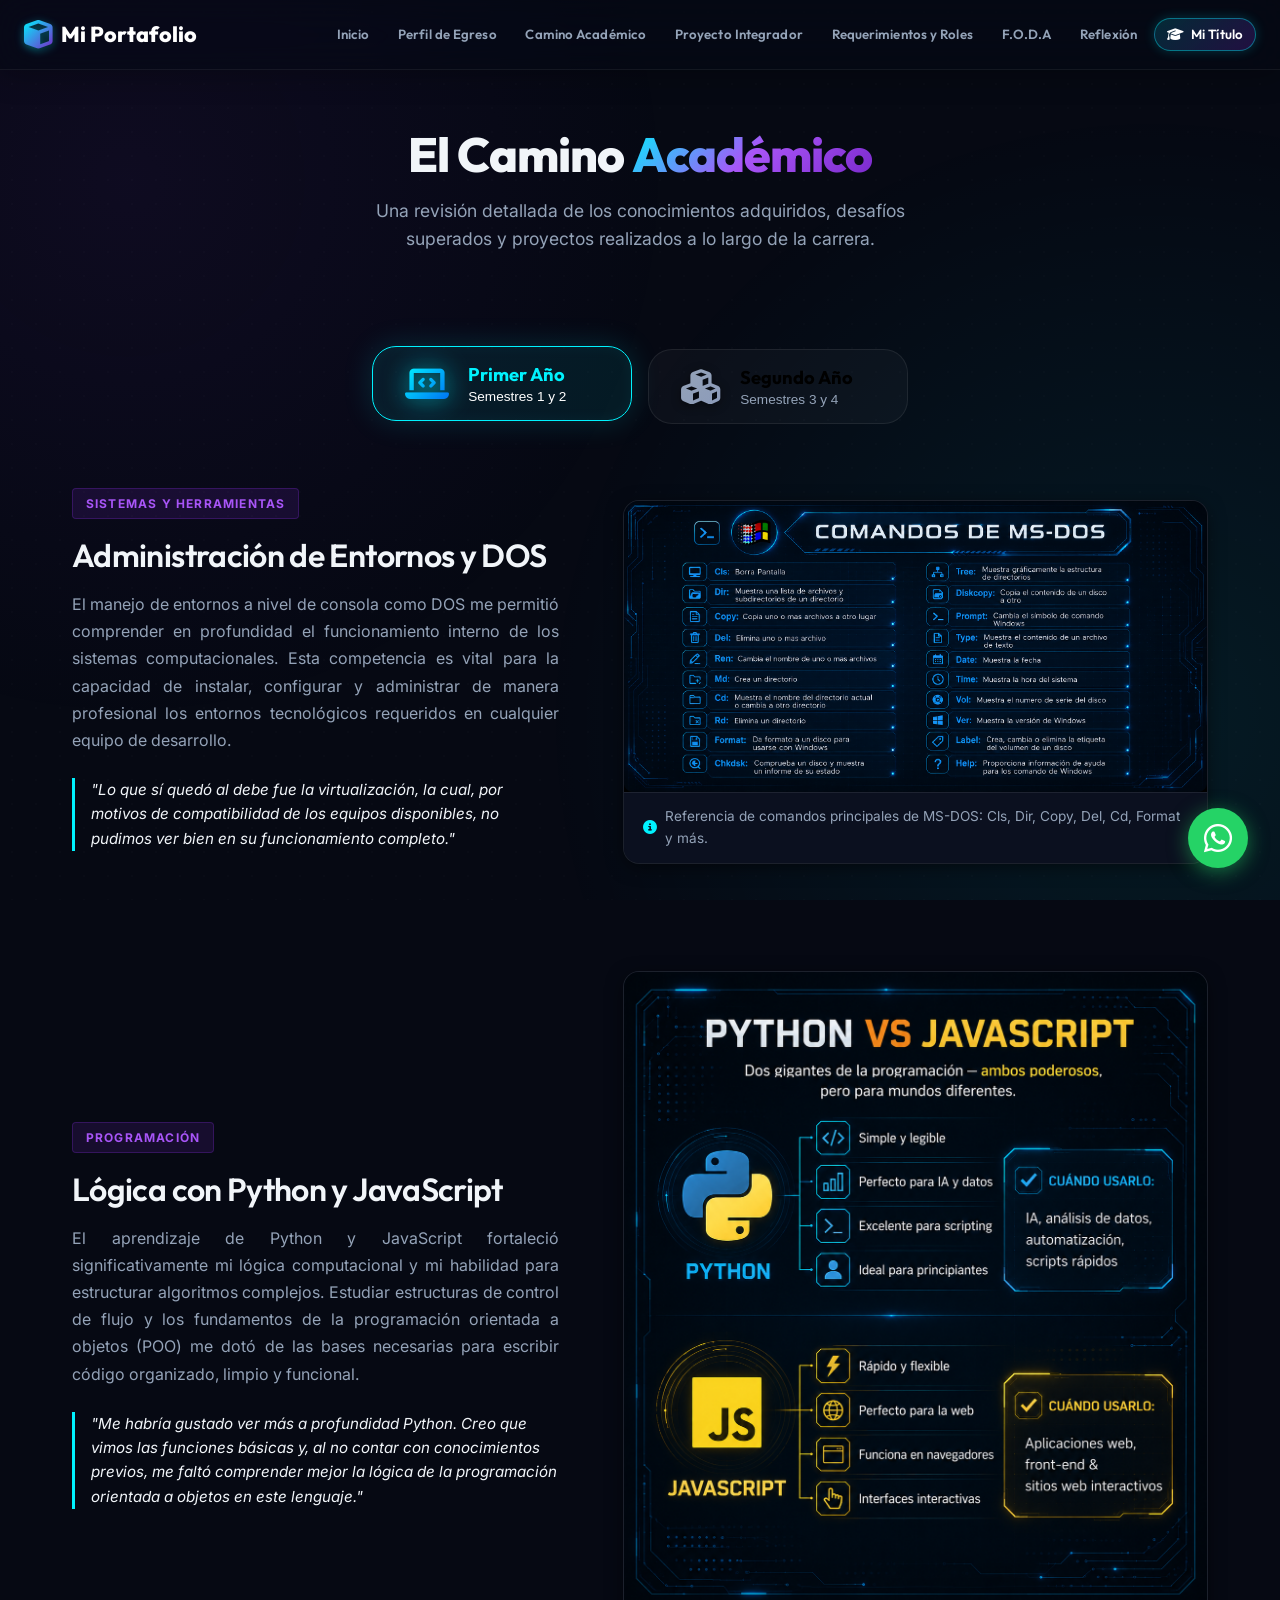
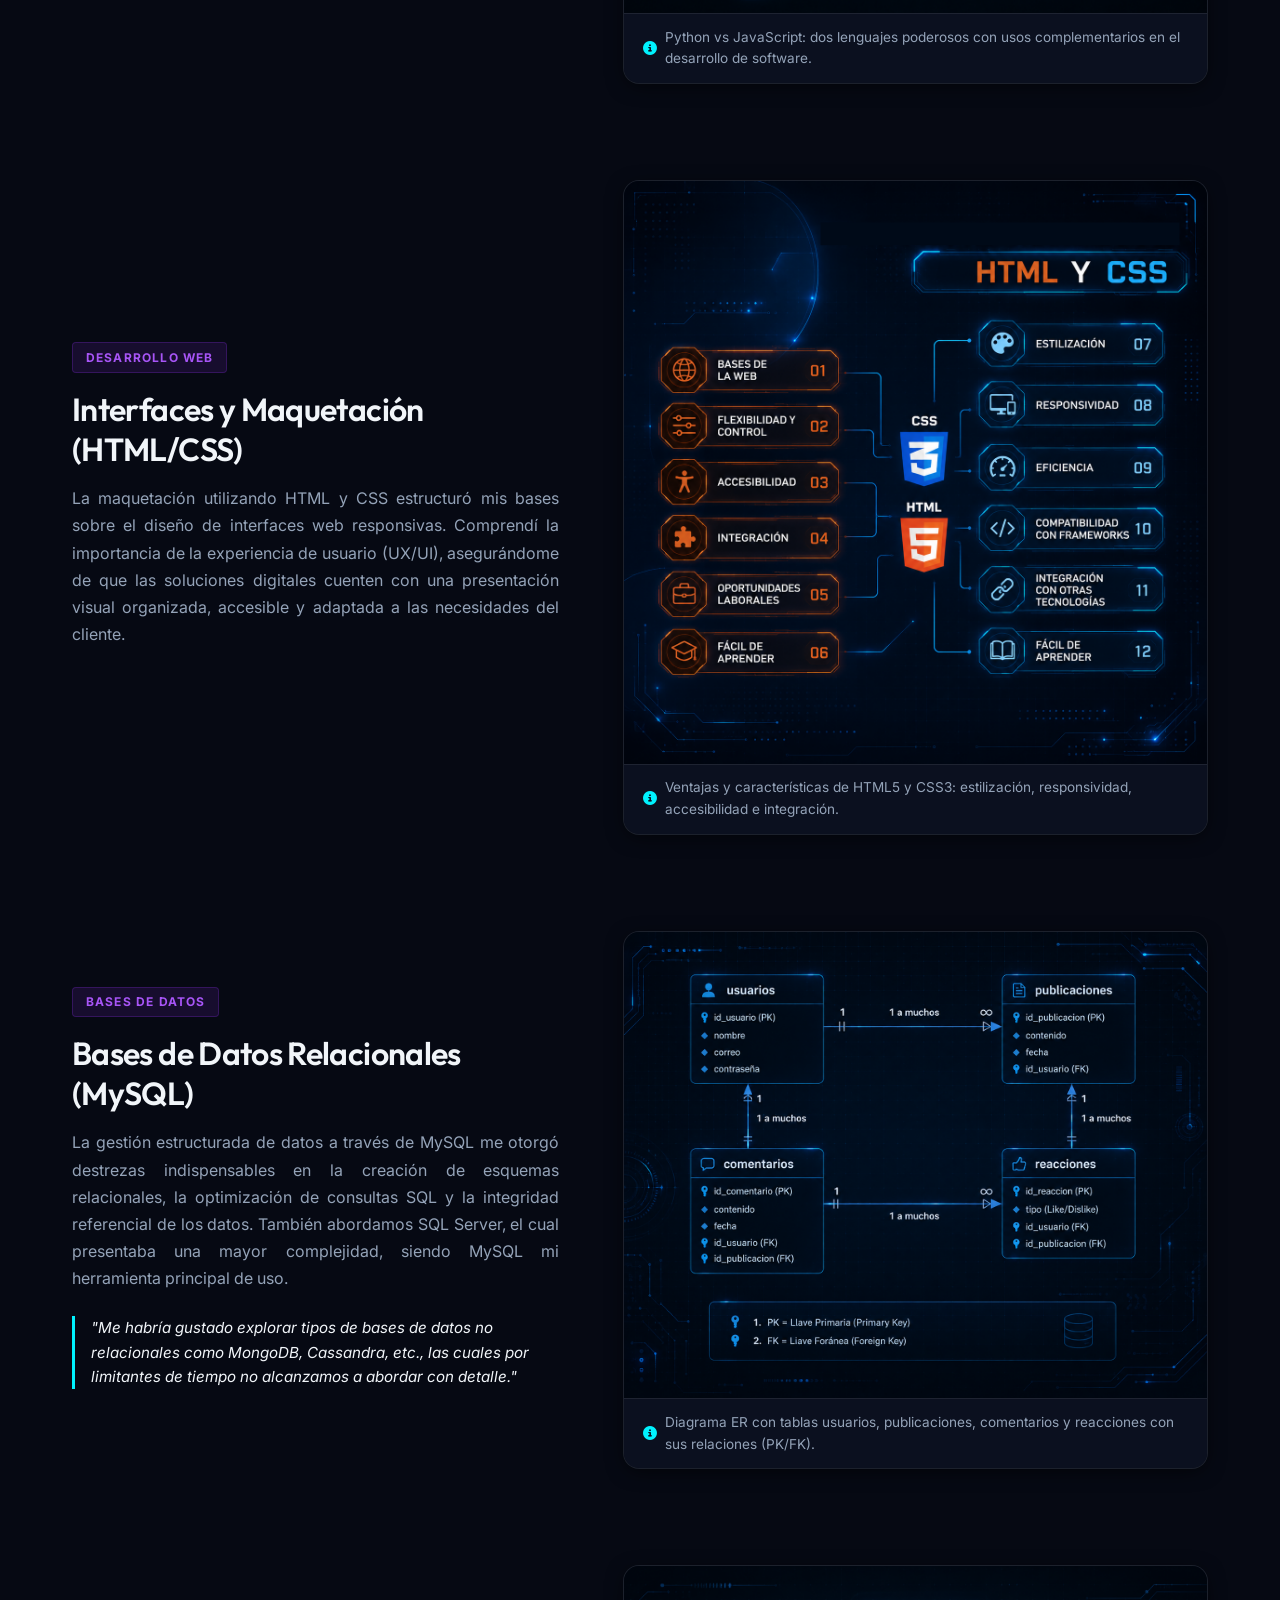
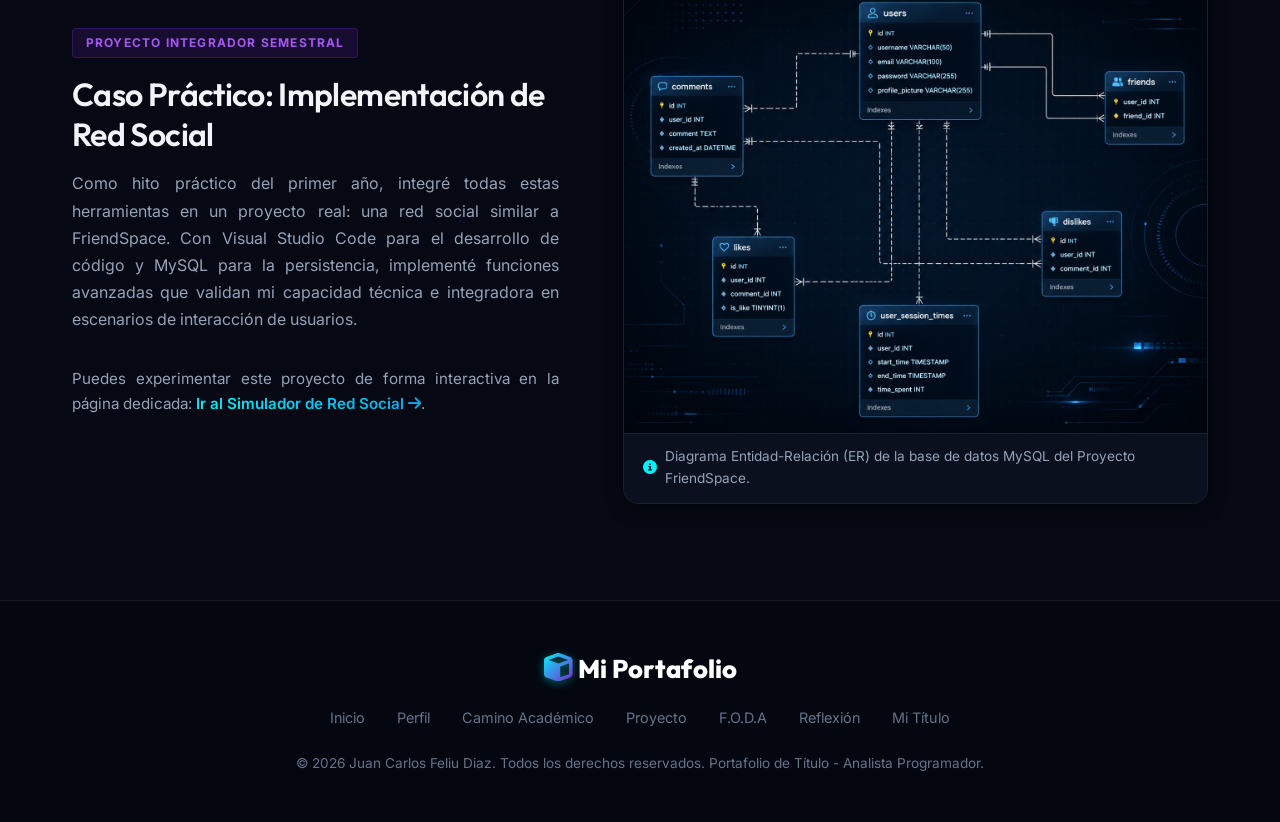
==== commit ab13893e: "feat: agregar seccion Mi Titulo con cuadro enmarcado, visor oficial y descarga protegida" ====
--- a/camino.html
+++ b/camino.html
@@ -1,4 +1,4 @@
-<!DOCTYPE html>
+﻿<!DOCTYPE html>
 <html lang="es">
 <head>
   <meta charset="UTF-8">
@@ -10,7 +10,7 @@
   <!-- Font Awesome Icons -->
   <link rel="stylesheet" href="https://cdnjs.cloudflare.com/ajax/libs/font-awesome/6.4.0/css/all.min.css">
   <!-- Stylesheet -->
-  <link rel="stylesheet" href="css/style.css?v=15">
+  <link rel="stylesheet" href="css/style.css?v=20">
   <style>
     .subpage-hero {
       padding: 8rem 0 4rem 0;
@@ -36,6 +36,7 @@
         <li><a href="requerimientos.html">Requerimientos y Roles</a></li>
         <li><a href="foda.html">F.O.D.A</a></li>
         <li><a href="reflexion.html">Reflexión</a></li>
+        <li><a href="titulo.html" class="nav-title-btn"><i class="fa-solid fa-graduation-cap"></i> Mi Título</a></li>
       </ul>
       <button class="mobile-menu-toggle">
         <i class="fa-solid fa-bars"></i>
@@ -201,7 +202,7 @@
           </div>
           <div class="timeline-visual">
             <div class="img-container">
-              <img src="assets/img/image7.png" alt="Gestión de proyectos">
+              <img src="assets/img/gestion-proyectos.png" alt="Gestión de proyectos">
               <div class="img-caption">
                 <i class="fa-solid fa-circle-info"></i> Planificación temporal, estimaciones y cronogramas de hitos de desarrollo.
               </div>
@@ -223,10 +224,7 @@
           </div>
           <div class="timeline-visual">
             <div class="img-container" style="display: flex; flex-direction: column; gap: 0.5rem; border: none; box-shadow: none; background: transparent;">
-              <div style="display: grid; grid-template-columns: 1fr 1fr; gap: 0.5rem;">
-                <img src="assets/img/image8.png" alt="AI Agent Icon 1" style="border-radius: var(--radius-sm); border: 1px solid var(--border-color); background: #090e1a;">
-                <img src="assets/img/image9.png" alt="AI Agent Icon 2" style="border-radius: var(--radius-sm); border: 1px solid var(--border-color); background: #090e1a;">
-              </div>
+              <img src="assets/img/herramientas-ia.png" alt="Herramientas de Inteligencia Artificial" style="border-radius: var(--radius-sm); border: 1px solid var(--border-color); width: 100%;">
               <div class="img-caption" style="border: 1px solid var(--border-color); border-radius: var(--radius-sm);">
                 <i class="fa-solid fa-circle-info"></i> Herramientas de IA utilizadas como agentes de asistencia técnica.
               </div>
@@ -248,7 +246,7 @@
           </div>
           <div class="timeline-visual">
             <div class="img-container">
-              <img src="assets/img/image10.png" alt="Gestión de Requerimientos">
+              <img src="assets/img/flujo-requerimientos.png" alt="Gestión de Requerimientos">
               <div class="img-caption">
                 <i class="fa-solid fa-circle-info"></i> Ciclo de vida y análisis estructurado del levantamiento de requerimientos.
               </div>
@@ -270,7 +268,7 @@
           </div>
           <div class="timeline-visual">
             <div class="img-container">
-              <img src="assets/img/image11.png" alt="Roles de desarrollo">
+              <img src="assets/img/roles-desarrollo.png" alt="Roles de desarrollo">
               <div class="img-caption">
                 <i class="fa-solid fa-circle-info"></i> Diagramas de actores, roles y responsabilidades organizacionales.
               </div>
@@ -289,7 +287,7 @@
           </div>
           <div class="timeline-visual">
             <div class="img-container">
-              <img src="assets/img/image12.jpeg" alt="UML Diagrams">
+              <img src="assets/img/diagramas-uml.png" alt="UML Diagrams">
               <div class="img-caption">
                 <i class="fa-solid fa-circle-info"></i> Modelamiento UML y estructura conceptual de arquitectura de clases.
               </div>
@@ -309,10 +307,10 @@
           <div class="timeline-visual" style="display: flex; flex-direction: column; gap: 0.5rem;">
             <div style="display: grid; grid-template-columns: 1fr 1fr; gap: 0.5rem; width: 100%;">
               <div class="img-container" style="margin:0;">
-                <img src="assets/img/image13.png" alt="Trazabilidad">
+                <img src="assets/img/modelo-trazabilidad.png" alt="Trazabilidad">
               </div>
               <div class="img-container" style="margin:0;">
-                <img src="assets/img/image14.png" alt="Gestión de cambios">
+                <img src="assets/img/gestion-cambios.png" alt="Gestión de cambios">
               </div>
             </div>
             <div class="img-caption" style="border: 1px solid var(--border-color); border-radius: var(--radius-sm); width: 100%;">
@@ -338,6 +336,8 @@
         <a href="camino.html">Camino Académico</a>
         <a href="proyecto.html">Proyecto</a>
         <a href="foda.html">F.O.D.A</a>
+        <a href="reflexion.html">Reflexión</a>
+        <a href="titulo.html">Mi Título</a>
       </div>
       <p class="footer-copy">
         © 2026 Juan Carlos Feliu Diaz. Todos los derechos reservados. Portafolio de Título - Analista Programador.
@@ -354,3 +354,5 @@
 
 
 
+
+
--- a/css/style.css
+++ b/css/style.css
@@ -258,16 +258,28 @@
   align-items: center;
   justify-content: space-between;
   height: 100%;
+  max-width: 1440px;
+  width: 100%;
+  padding: 0 1.5rem;
 }
 
 .logo {
   font-family: var(--font-heading);
   font-weight: 800;
-  font-size: 1.5rem;
+  font-size: 1.35rem;
   color: #fff;
   display: flex;
   align-items: center;
   gap: 0.5rem;
+  flex-shrink: 0;
+  white-space: nowrap;
+}
+.logo a {
+  display: inline-flex;
+  align-items: center;
+  gap: 0.5rem;
+  white-space: nowrap;
+  text-decoration: none;
 }
 .logo span {
   color: var(--primary);
@@ -275,34 +287,70 @@
 
 .nav-links {
   display: flex;
-  gap: 0.4rem;
+  gap: 0.3rem;
   list-style: none;
   align-items: center;
+  flex-wrap: nowrap;
+}
+
+.nav-links li {
+  display: flex;
+  align-items: center;
+  white-space: nowrap;
 }
 
 .nav-links a {
   color: var(--text-muted);
   font-family: var(--font-heading);
-  font-size: 0.88rem;
+  font-size: 0.83rem;
   font-weight: 600;
   position: relative;
-  padding: 0.5rem 1rem;
+  padding: 0.45rem 0.75rem;
   border-radius: 50px;
   transition: all 0.3s ease;
   text-decoration: none;
-  letter-spacing: 0.2px;
+  letter-spacing: 0.1px;
+  white-space: nowrap;
+  display: inline-flex;
+  align-items: center;
+  justify-content: center;
+  line-height: 1.2;
 }
 .nav-links a:hover {
   color: #fff;
   background: #0055ff; /* Azul eléctrico */
   box-shadow: 0 0 15px rgba(0, 85, 255, 0.5); /* Resplandor azul eléctrico */
-  transform: scale(1.08) translateY(-1px); /* Más grande y un poco arriba */
+  transform: scale(1.05) translateY(-1px);
 }
 .nav-links a.active {
   color: #fff;
   background: rgba(0, 242, 254, 0.12);
   box-shadow: 0 0 20px rgba(0, 242, 254, 0.15), inset 0 0 10px rgba(0, 242, 254, 0.05);
   border: 1px solid rgba(0, 242, 254, 0.2);
+}
+
+.nav-links a.nav-title-btn {
+  background: linear-gradient(135deg, rgba(0, 242, 254, 0.15), rgba(121, 40, 202, 0.25));
+  border: 1px solid rgba(0, 242, 254, 0.4);
+  color: #fff;
+  box-shadow: 0 0 12px rgba(0, 242, 254, 0.2);
+  display: inline-flex;
+  align-items: center;
+  gap: 0.45rem;
+  white-space: nowrap;
+}
+.nav-links a.nav-title-btn:hover {
+  background: linear-gradient(135deg, #00f2fe, #7928ca);
+  color: #030712;
+  border-color: #00f2fe;
+  box-shadow: 0 0 22px rgba(0, 242, 254, 0.6);
+  transform: scale(1.05) translateY(-1px);
+}
+.nav-links a.nav-title-btn.active {
+  background: linear-gradient(135deg, rgba(0, 242, 254, 0.3), rgba(121, 40, 202, 0.4));
+  border: 1px solid var(--primary);
+  box-shadow: 0 0 20px rgba(0, 242, 254, 0.45);
+  color: #fff;
 }
 
 .mobile-menu-toggle {
@@ -313,6 +361,7 @@
   font-size: 1.5rem;
   cursor: pointer;
 }
+
 
 /* ==========================================
    HERO SECTION
@@ -1769,13 +1818,29 @@
   }
 }
 
-@media (max-width: 768px) {
+@media (max-width: 1200px) {
+  .nav-links {
+    gap: 0.15rem;
+  }
+  .nav-links a {
+    font-size: 0.76rem;
+    padding: 0.4rem 0.55rem;
+  }
+  .logo {
+    font-size: 1.2rem;
+  }
+}
+
+@media (max-width: 1040px) {
   .nav-links {
     display: none;
   }
   .mobile-menu-toggle {
     display: block;
   }
+}
+
+@media (max-width: 768px) {
   .foda-grid {
     grid-template-columns: 1fr;
   }
@@ -1809,3 +1874,902 @@
   opacity: 1;
   transform: translateY(0);
 }
+
+/* ==========================================
+   PORTAFOLIO DE TITULO DOCUMENT VIEWER & MODAL
+   ========================================== */
+
+/* Reading Progress Bar */
+.reading-progress-container {
+  position: fixed;
+  top: 70px;
+  left: 0;
+  width: 100%;
+  height: 4px;
+  background: rgba(255, 255, 255, 0.05);
+  z-index: 99;
+}
+.reading-progress-bar {
+  height: 100%;
+  width: 0%;
+  background: linear-gradient(90deg, var(--primary), var(--secondary));
+  box-shadow: 0 0 10px rgba(0, 242, 254, 0.8);
+  transition: width 0.1s ease-out;
+}
+
+/* Document Top Actions Bar */
+.doc-top-bar {
+  display: flex;
+  justify-content: space-between;
+  align-items: center;
+  flex-wrap: wrap;
+  gap: 1.5rem;
+  background: rgba(16, 22, 42, 0.85);
+  backdrop-filter: blur(16px);
+  border: 1px solid var(--border-color);
+  border-radius: var(--radius-md);
+  padding: 1.25rem 2rem;
+  margin-bottom: 2.5rem;
+  box-shadow: var(--shadow-md);
+}
+
+.doc-meta-info {
+  display: flex;
+  align-items: center;
+  gap: 1.2rem;
+}
+.doc-meta-badge {
+  background: linear-gradient(135deg, rgba(0, 242, 254, 0.15), rgba(121, 40, 202, 0.2));
+  color: var(--primary);
+  border: 1px solid rgba(0, 242, 254, 0.3);
+  padding: 0.35rem 0.85rem;
+  border-radius: 50px;
+  font-size: 0.8rem;
+  font-weight: 700;
+  letter-spacing: 0.5px;
+  text-transform: uppercase;
+}
+
+.doc-download-btn {
+  background: linear-gradient(135deg, var(--primary) 0%, #0070f3 100%);
+  color: #030712;
+  font-weight: 700;
+  font-family: var(--font-heading);
+  padding: 0.75rem 1.6rem;
+  border-radius: var(--radius-sm);
+  border: none;
+  cursor: pointer;
+  display: inline-flex;
+  align-items: center;
+  gap: 0.6rem;
+  box-shadow: 0 4px 15px rgba(0, 242, 254, 0.35);
+  transition: var(--transition);
+  font-size: 0.95rem;
+}
+.doc-download-btn:hover {
+  transform: translateY(-2px);
+  box-shadow: 0 6px 25px rgba(0, 242, 254, 0.6);
+  color: #030712;
+}
+
+/* Quick Index Nav Pills */
+.doc-nav-pills {
+  display: flex;
+  gap: 0.6rem;
+  flex-wrap: wrap;
+  justify-content: center;
+  padding: 0.75rem 0;
+  position: sticky;
+  top: 74px;
+  z-index: 95;
+  background: rgba(6, 9, 19, 0.85);
+  backdrop-filter: blur(12px);
+  margin-bottom: 2.5rem;
+  scrollbar-width: none;
+  -ms-overflow-style: none;
+}
+.doc-nav-pills::-webkit-scrollbar {
+  display: none;
+}
+.doc-pill {
+  white-space: nowrap;
+  padding: 0.45rem 1.1rem;
+  border-radius: 50px;
+  font-size: 0.85rem;
+  font-weight: 600;
+  color: var(--text-muted);
+  background: rgba(16, 22, 42, 0.8);
+  border: 1px solid var(--border-color);
+  text-decoration: none;
+  transition: var(--transition);
+  display: inline-flex;
+  align-items: center;
+  gap: 0.4rem;
+}
+.doc-pill:hover, .doc-pill.active {
+  color: #fff;
+  background: rgba(0, 242, 254, 0.15);
+  border-color: var(--primary);
+  box-shadow: 0 0 12px rgba(0, 242, 254, 0.3);
+}
+
+/* Document Paper Container */
+.doc-paper {
+  background: rgba(12, 17, 33, 0.75);
+  border: 1px solid rgba(255, 255, 255, 0.08);
+  border-radius: var(--radius-lg);
+  box-shadow: var(--shadow-lg), 0 0 50px rgba(0, 0, 0, 0.5);
+  backdrop-filter: blur(20px);
+  padding: 3.5rem;
+  max-width: 950px;
+  margin: 0 auto;
+  position: relative;
+}
+@media (max-width: 768px) {
+  .doc-paper {
+    padding: 1.8rem;
+  }
+}
+
+/* Cover / Header section in Document */
+.doc-cover {
+  text-align: center;
+  padding-bottom: 3rem;
+  border-bottom: 2px dashed rgba(255, 255, 255, 0.1);
+  margin-bottom: 3.5rem;
+  position: relative;
+}
+.doc-cover-logo {
+  max-width: 220px;
+  height: auto;
+  margin-bottom: 1.5rem;
+  filter: drop-shadow(0 0 15px rgba(0, 242, 254, 0.2));
+}
+.doc-cover h1 {
+  font-family: var(--font-heading);
+  font-size: 2.3rem;
+  font-weight: 800;
+  color: #fff;
+  letter-spacing: 0.5px;
+  margin-bottom: 0.5rem;
+}
+.doc-cover .doc-subtitle {
+  font-size: 1.25rem;
+  font-weight: 600;
+  color: var(--primary);
+  margin-bottom: 1.8rem;
+  letter-spacing: 1px;
+}
+.doc-author-meta {
+  display: inline-grid;
+  grid-template-columns: repeat(auto-fit, minmax(200px, 1fr));
+  gap: 1.5rem;
+  background: rgba(16, 22, 42, 0.6);
+  border: 1px solid var(--border-color);
+  padding: 1.2rem 2rem;
+  border-radius: var(--radius-md);
+  text-align: left;
+  margin-top: 1rem;
+}
+.doc-author-meta div span:first-child {
+  display: block;
+  font-size: 0.75rem;
+  text-transform: uppercase;
+  color: var(--text-dark);
+  font-weight: 700;
+}
+.doc-author-meta div span:last-child {
+  font-size: 0.95rem;
+  color: #fff;
+  font-weight: 600;
+}
+
+/* Document Chapters */
+.doc-chapter {
+  margin-bottom: 4rem;
+  scroll-margin-top: 140px;
+}
+.doc-chapter-header {
+  display: flex;
+  align-items: center;
+  gap: 1rem;
+  margin-bottom: 1.5rem;
+  padding-bottom: 0.8rem;
+  border-bottom: 1px solid rgba(255, 255, 255, 0.08);
+}
+.doc-chapter-num {
+  font-family: var(--font-heading);
+  font-size: 1.1rem;
+  font-weight: 800;
+  color: var(--primary);
+  background: rgba(0, 242, 254, 0.1);
+  border: 1px solid rgba(0, 242, 254, 0.25);
+  width: 38px;
+  height: 38px;
+  border-radius: 50%;
+  display: flex;
+  align-items: center;
+  justify-content: center;
+  flex-shrink: 0;
+}
+.doc-chapter-title {
+  font-size: 1.7rem;
+  font-weight: 700;
+  color: #fff;
+  margin: 0;
+}
+.doc-lead-p {
+  font-size: 1.05rem;
+  line-height: 1.8;
+  color: var(--text-main);
+  margin-bottom: 1.5rem;
+  text-align: justify;
+}
+
+/* Subsection inside Chapter */
+.doc-subchapter {
+  background: rgba(16, 22, 42, 0.45);
+  border: 1px solid var(--border-color);
+  border-radius: var(--radius-md);
+  padding: 1.8rem;
+  margin-bottom: 2rem;
+  transition: var(--transition);
+}
+.doc-subchapter:hover {
+  border-color: rgba(0, 242, 254, 0.25);
+  background: rgba(16, 22, 42, 0.6);
+}
+.doc-subchapter-title {
+  font-size: 1.25rem;
+  font-weight: 700;
+  color: var(--primary);
+  margin-bottom: 1rem;
+  display: flex;
+  align-items: center;
+  gap: 0.6rem;
+}
+
+/* Callout Quote in Document */
+.doc-quote-callout {
+  background: linear-gradient(135deg, rgba(121, 40, 202, 0.12), rgba(0, 242, 254, 0.08));
+  border-left: 4px solid var(--primary);
+  border-radius: 0 var(--radius-sm) var(--radius-sm) 0;
+  padding: 1.2rem 1.5rem;
+  margin: 1.5rem 0;
+  font-style: italic;
+  color: #e2e8f0;
+}
+.doc-quote-callout strong {
+  font-style: normal;
+  color: var(--primary);
+}
+
+/* Document Media Figure with Lightbox */
+.doc-figure {
+  margin: 2rem 0;
+  background: rgba(6, 9, 19, 0.7);
+  border: 1px solid rgba(255, 255, 255, 0.08);
+  border-radius: var(--radius-md);
+  overflow: hidden;
+  transition: var(--transition);
+}
+.doc-figure:hover {
+  border-color: var(--primary);
+  box-shadow: 0 8px 30px rgba(0, 242, 254, 0.18);
+}
+.doc-img-wrapper {
+  position: relative;
+  overflow: hidden;
+  cursor: zoom-in;
+  display: flex;
+  justify-content: center;
+  align-items: center;
+  background: #030712;
+  padding: 1rem;
+}
+.doc-img-wrapper img {
+  max-width: 100%;
+  max-height: 480px;
+  object-fit: contain;
+  border-radius: var(--radius-sm);
+  transition: transform 0.4s ease;
+}
+.doc-figure:hover .doc-img-wrapper img {
+  transform: scale(1.02);
+}
+.doc-img-overlay {
+  position: absolute;
+  top: 10px;
+  right: 10px;
+  background: rgba(0, 0, 0, 0.7);
+  color: #fff;
+  border-radius: 50px;
+  padding: 0.3rem 0.8rem;
+  font-size: 0.75rem;
+  display: flex;
+  align-items: center;
+  gap: 0.4rem;
+  pointer-events: none;
+  border: 1px solid rgba(255, 255, 255, 0.15);
+}
+.doc-figure-caption {
+  padding: 0.9rem 1.5rem;
+  font-size: 0.88rem;
+  color: var(--text-muted);
+  border-top: 1px solid rgba(255, 255, 255, 0.06);
+  background: rgba(16, 22, 42, 0.9);
+  display: flex;
+  align-items: center;
+  gap: 0.6rem;
+}
+.doc-figure-caption i {
+  color: var(--primary);
+}
+
+/* Document Roles & Grid Lists */
+.doc-roles-grid {
+  display: grid;
+  grid-template-columns: repeat(auto-fit, minmax(260px, 1fr));
+  gap: 1.2rem;
+  margin: 1.5rem 0;
+}
+.doc-role-card {
+  background: rgba(16, 22, 42, 0.6);
+  border: 1px solid var(--border-color);
+  border-radius: var(--radius-sm);
+  padding: 1.2rem;
+  border-left: 3px solid var(--secondary);
+}
+.doc-role-card.executive {
+  border-left-color: var(--primary);
+}
+.doc-role-card.tech {
+  border-left-color: var(--warning);
+}
+.doc-role-card.external {
+  border-left-color: var(--info);
+}
+.doc-role-card h4 {
+  font-size: 1rem;
+  color: #fff;
+  margin-bottom: 0.4rem;
+  display: flex;
+  align-items: center;
+  gap: 0.5rem;
+}
+.doc-role-card p {
+  font-size: 0.88rem;
+  color: var(--text-muted);
+  margin: 0;
+  line-height: 1.5;
+}
+
+/* Requirements Split Box */
+.doc-req-split {
+  display: grid;
+  grid-template-columns: 1fr 1fr;
+  gap: 1.5rem;
+  margin: 1.5rem 0;
+}
+@media (max-width: 768px) {
+  .doc-req-split {
+    grid-template-columns: 1fr;
+  }
+}
+.doc-req-box {
+  background: rgba(16, 22, 42, 0.6);
+  border: 1px solid var(--border-color);
+  border-radius: var(--radius-md);
+  padding: 1.5rem;
+}
+.doc-req-box h4 {
+  color: #fff;
+  font-size: 1.05rem;
+  margin-bottom: 1rem;
+  display: flex;
+  align-items: center;
+  gap: 0.5rem;
+}
+.doc-req-box ul {
+  list-style: none;
+  padding: 0;
+}
+.doc-req-box ul li {
+  padding: 0.4rem 0;
+  font-size: 0.9rem;
+  color: var(--text-main);
+  display: flex;
+  align-items: center;
+  gap: 0.5rem;
+}
+.doc-req-box ul li i {
+  color: var(--primary);
+  font-size: 0.8rem;
+}
+
+/* Bottom Document Download Banner */
+.doc-bottom-download {
+  margin-top: 4rem;
+  background: linear-gradient(135deg, rgba(16, 22, 42, 0.9), rgba(121, 40, 202, 0.2));
+  border: 1px solid rgba(0, 242, 254, 0.35);
+  border-radius: var(--radius-lg);
+  padding: 3rem 2rem;
+  text-align: center;
+  position: relative;
+  overflow: hidden;
+  box-shadow: 0 10px 40px rgba(0, 0, 0, 0.5), 0 0 25px rgba(0, 242, 254, 0.15);
+}
+.doc-bottom-download .security-shield {
+  font-size: 3rem;
+  color: var(--primary);
+  margin-bottom: 1.2rem;
+  filter: drop-shadow(0 0 15px rgba(0, 242, 254, 0.5));
+}
+.doc-bottom-download h3 {
+  font-size: 1.8rem;
+  color: #fff;
+  margin-bottom: 0.6rem;
+}
+.doc-bottom-download p {
+  color: var(--text-muted);
+  max-width: 600px;
+  margin: 0 auto 1.8rem auto;
+  font-size: 0.95rem;
+}
+
+/* ==========================================
+   PASSWORD PROTECTED DOWNLOAD MODAL
+   ========================================== */
+.sec-modal-overlay {
+  position: fixed;
+  top: 0;
+  left: 0;
+  width: 100vw;
+  height: 100vh;
+  background: rgba(3, 7, 18, 0.85);
+  backdrop-filter: blur(16px);
+  -webkit-backdrop-filter: blur(16px);
+  display: none;
+  justify-content: center;
+  align-items: center;
+  z-index: 1000;
+  padding: 1.5rem;
+  opacity: 0;
+  transition: opacity 0.3s ease;
+}
+.sec-modal-overlay.active {
+  display: flex;
+  opacity: 1;
+}
+
+.sec-modal-card {
+  background: linear-gradient(145deg, rgba(16, 22, 44, 0.95), rgba(9, 13, 27, 0.98));
+  border: 1px solid rgba(0, 242, 254, 0.3);
+  border-radius: var(--radius-lg);
+  max-width: 480px;
+  width: 100%;
+  padding: 2.5rem;
+  box-shadow: 0 20px 60px rgba(0, 0, 0, 0.9), 0 0 30px rgba(0, 242, 254, 0.2);
+  transform: translateY(20px) scale(0.95);
+  transition: transform 0.3s cubic-bezier(0.34, 1.56, 0.64, 1);
+  position: relative;
+  text-align: center;
+}
+.sec-modal-overlay.active .sec-modal-card {
+  transform: translateY(0) scale(1);
+}
+
+.sec-modal-close {
+  position: absolute;
+  top: 1.2rem;
+  right: 1.2rem;
+  background: rgba(255, 255, 255, 0.05);
+  border: 1px solid var(--border-color);
+  color: var(--text-muted);
+  width: 36px;
+  height: 36px;
+  border-radius: 50%;
+  display: flex;
+  align-items: center;
+  justify-content: center;
+  cursor: pointer;
+  transition: var(--transition);
+}
+.sec-modal-close:hover {
+  background: rgba(239, 68, 68, 0.2);
+  color: #ef4444;
+  border-color: #ef4444;
+}
+
+.sec-modal-icon-box {
+  width: 72px;
+  height: 72px;
+  margin: 0 auto 1.5rem auto;
+  border-radius: 50%;
+  background: radial-gradient(circle, rgba(0, 242, 254, 0.2) 0%, rgba(121, 40, 202, 0.1) 70%);
+  border: 1px solid rgba(0, 242, 254, 0.4);
+  display: flex;
+  align-items: center;
+  justify-content: center;
+  font-size: 2rem;
+  color: var(--primary);
+  box-shadow: 0 0 25px rgba(0, 242, 254, 0.3);
+}
+
+.sec-modal-title {
+  font-size: 1.5rem;
+  font-weight: 700;
+  color: #fff;
+  margin-bottom: 0.5rem;
+}
+.sec-modal-desc {
+  font-size: 0.9rem;
+  color: var(--text-muted);
+  line-height: 1.5;
+  margin-bottom: 1.8rem;
+}
+
+.sec-input-wrapper {
+  position: relative;
+  margin-bottom: 1rem;
+}
+.sec-password-input {
+  width: 100%;
+  padding: 0.9rem 3rem 0.9rem 1.2rem;
+  background: rgba(6, 9, 19, 0.8);
+  border: 1px solid rgba(255, 255, 255, 0.15);
+  border-radius: var(--radius-sm);
+  color: #fff;
+  font-size: 1rem;
+  font-family: var(--font-body);
+  transition: var(--transition);
+  outline: none;
+}
+.sec-password-input:focus {
+  border-color: var(--primary);
+  box-shadow: 0 0 15px rgba(0, 242, 254, 0.4);
+}
+.sec-toggle-visibility {
+  position: absolute;
+  top: 50%;
+  right: 1rem;
+  transform: translateY(-50%);
+  background: none;
+  border: none;
+  color: var(--text-muted);
+  cursor: pointer;
+  font-size: 1.1rem;
+  transition: var(--transition);
+}
+.sec-toggle-visibility:hover {
+  color: var(--primary);
+}
+
+/* Feedback alerts in modal */
+.sec-feedback {
+  min-height: 24px;
+  font-size: 0.88rem;
+  font-weight: 500;
+  margin-bottom: 1.5rem;
+  display: flex;
+  align-items: center;
+  justify-content: center;
+  gap: 0.4rem;
+  transition: all 0.3s ease;
+}
+.sec-feedback.error {
+  color: #ef4444;
+}
+.sec-feedback.success {
+  color: #00df89;
+}
+
+/* Shake Animation for Wrong Password */
+@keyframes shake {
+  0%, 100% { transform: translateX(0); }
+  20%, 60% { transform: translateX(-8px); }
+  40%, 80% { transform: translateX(8px); }
+}
+.sec-shake {
+  animation: shake 0.4s ease-in-out;
+}
+
+.sec-modal-actions {
+  display: flex;
+  gap: 1rem;
+  justify-content: center;
+}
+.sec-btn-submit {
+  flex: 1;
+  background: linear-gradient(135deg, var(--primary) 0%, #0070f3 100%);
+  color: #030712;
+  font-weight: 700;
+  padding: 0.85rem 1.5rem;
+  border-radius: var(--radius-sm);
+  border: none;
+  cursor: pointer;
+  display: inline-flex;
+  align-items: center;
+  justify-content: center;
+  gap: 0.5rem;
+  font-family: var(--font-heading);
+  transition: var(--transition);
+}
+.sec-btn-submit:hover {
+  box-shadow: 0 0 20px rgba(0, 242, 254, 0.5);
+  transform: translateY(-2px);
+}
+.sec-btn-cancel {
+  background: rgba(255, 255, 255, 0.05);
+  border: 1px solid var(--border-color);
+  color: var(--text-muted);
+  padding: 0.85rem 1.5rem;
+  border-radius: var(--radius-sm);
+  font-family: var(--font-heading);
+  font-weight: 600;
+  cursor: pointer;
+  transition: var(--transition);
+}
+.sec-btn-cancel:hover {
+  background: rgba(255, 255, 255, 0.1);
+  color: #fff;
+}
+
+/* Lightbox Modal for Fullscreen Diagrams */
+.doc-lightbox {
+  position: fixed;
+  top: 0;
+  left: 0;
+  width: 100vw;
+  height: 100vh;
+  background: rgba(0, 0, 0, 0.92);
+  backdrop-filter: blur(10px);
+  z-index: 2000;
+  display: none;
+  align-items: center;
+  justify-content: center;
+  padding: 2rem;
+  opacity: 0;
+  transition: opacity 0.3s ease;
+}
+.doc-lightbox.active {
+  display: flex;
+  opacity: 1;
+}
+.doc-lightbox img {
+  max-width: 90vw;
+  max-height: 85vh;
+  object-fit: contain;
+  border-radius: var(--radius-sm);
+  box-shadow: 0 0 50px rgba(0, 242, 254, 0.2);
+}
+.doc-lightbox-close {
+  position: absolute;
+  top: 2rem;
+  right: 2rem;
+  background: rgba(255, 255, 255, 0.1);
+  border: 1px solid rgba(255, 255, 255, 0.2);
+  color: #fff;
+  width: 44px;
+  height: 44px;
+  border-radius: 50%;
+  display: flex;
+  align-items: center;
+  justify-content: center;
+  font-size: 1.2rem;
+  cursor: pointer;
+  transition: var(--transition);
+}
+.doc-lightbox-close:hover {
+  background: rgba(239, 68, 68, 0.4);
+  color: #fff;
+}
+
+/* ==========================================
+   DIPLOMA PICTURE FRAME ("MODELO DE CUADRO")
+   ========================================== */
+.diploma-showcase {
+  text-align: center;
+  margin-bottom: 3.5rem;
+}
+
+.diploma-frame-container {
+  display: flex;
+  flex-direction: column;
+  align-items: center;
+  margin: 1.5rem auto 3rem auto;
+  max-width: 780px;
+  position: relative;
+}
+
+/* Outer Luxurious Frame (Cuadro) */
+.diploma-outer-frame {
+  position: relative;
+  padding: 22px;
+  background: linear-gradient(135deg, #252e42 0%, #0d1320 50%, #1a2233 100%);
+  border: 4px solid #c5a059; /* Elegante perfil dorado */
+  border-radius: 12px;
+  box-shadow: 
+    0 25px 60px -10px rgba(0, 0, 0, 0.95),
+    0 0 40px rgba(197, 160, 89, 0.25),
+    inset 0 0 15px rgba(0, 0, 0, 0.9),
+    inset 0 1px 3px rgba(255, 255, 255, 0.35);
+  transition: transform 0.5s cubic-bezier(0.25, 1, 0.5, 1), box-shadow 0.5s ease;
+  cursor: zoom-in;
+  overflow: hidden;
+  max-width: 100%;
+}
+.diploma-outer-frame:hover {
+  transform: translateY(-8px) scale(1.015);
+  box-shadow: 
+    0 35px 80px -10px rgba(0, 0, 0, 0.98),
+    0 0 55px rgba(197, 160, 89, 0.45),
+    inset 0 0 20px rgba(0, 0, 0, 0.95);
+}
+
+/* Passe-Partout / Mat Board */
+.diploma-matting {
+  background: #fbfbfb;
+  padding: 18px;
+  border-radius: 4px;
+  box-shadow: 
+    inset 0 0 14px rgba(0, 0, 0, 0.4),
+    0 0 0 1px rgba(0, 0, 0, 0.2);
+  position: relative;
+}
+
+/* Glass Reflection effect */
+.diploma-glass-sheen {
+  position: absolute;
+  top: 0;
+  left: 0;
+  width: 100%;
+  height: 100%;
+  background: linear-gradient(
+    120deg,
+    rgba(255, 255, 255, 0.22) 0%,
+    rgba(255, 255, 255, 0.08) 25%,
+    transparent 45%,
+    rgba(255, 255, 255, 0.09) 80%,
+    transparent 100%
+  );
+  pointer-events: none;
+  z-index: 5;
+  border-radius: 4px;
+}
+
+/* Certificate Image */
+.diploma-image {
+  display: block;
+  width: 100%;
+  max-width: 660px;
+  height: auto;
+  border-radius: 2px;
+  box-shadow: 0 4px 15px rgba(0, 0, 0, 0.15);
+}
+
+/* Frame Zoom Overlay Pill */
+.diploma-zoom-hint {
+  position: absolute;
+  bottom: 30px;
+  right: 30px;
+  background: rgba(13, 19, 32, 0.85);
+  color: #fff;
+  border: 1px solid rgba(197, 160, 89, 0.6);
+  padding: 0.4rem 0.9rem;
+  border-radius: 50px;
+  font-size: 0.8rem;
+  font-weight: 600;
+  display: flex;
+  align-items: center;
+  gap: 0.4rem;
+  box-shadow: 0 4px 15px rgba(0, 0, 0, 0.6);
+  z-index: 6;
+  pointer-events: none;
+  backdrop-filter: blur(8px);
+}
+.diploma-zoom-hint i {
+  color: #c5a059;
+}
+
+/* Commemorative Plaque (Placa del Cuadro) */
+.diploma-plaque {
+  margin-top: 1.5rem;
+  background: linear-gradient(135deg, rgba(26, 20, 10, 0.9) 0%, rgba(13, 10, 5, 0.95) 100%);
+  border: 1px solid #c5a059;
+  border-radius: var(--radius-md);
+  padding: 1.2rem 2rem;
+  display: flex;
+  align-items: center;
+  gap: 2rem;
+  box-shadow: 0 8px 30px rgba(0, 0, 0, 0.7), 0 0 20px rgba(197, 160, 89, 0.2);
+  flex-wrap: wrap;
+  justify-content: space-between;
+  width: 100%;
+}
+.diploma-plaque-info {
+  text-align: left;
+}
+.diploma-plaque-title {
+  font-family: var(--font-heading);
+  font-size: 1.15rem;
+  font-weight: 700;
+  color: #f7dfa5;
+  letter-spacing: 0.5px;
+  display: flex;
+  align-items: center;
+  gap: 0.5rem;
+  margin-bottom: 0.25rem;
+}
+.diploma-plaque-sub {
+  font-size: 0.85rem;
+  color: #c7b99c;
+}
+.diploma-plaque-actions {
+  display: flex;
+  gap: 0.8rem;
+  flex-wrap: wrap;
+}
+.diploma-btn-gold {
+  background: linear-gradient(135deg, #c5a059 0%, #e2be78 50%, #9e7a36 100%);
+  color: #0c0903;
+  font-family: var(--font-heading);
+  font-weight: 700;
+  font-size: 0.85rem;
+  padding: 0.55rem 1.2rem;
+  border-radius: 50px;
+  border: none;
+  cursor: pointer;
+  display: inline-flex;
+  align-items: center;
+  gap: 0.45rem;
+  box-shadow: 0 4px 15px rgba(197, 160, 89, 0.35);
+  transition: var(--transition);
+  text-decoration: none;
+}
+.diploma-btn-gold:hover {
+  transform: translateY(-2px);
+  box-shadow: 0 6px 20px rgba(197, 160, 89, 0.6);
+  color: #000;
+}
+.diploma-btn-outline {
+  background: rgba(255, 255, 255, 0.05);
+  border: 1px solid rgba(197, 160, 89, 0.4);
+  color: #f7dfa5;
+  font-family: var(--font-heading);
+  font-weight: 600;
+  font-size: 0.85rem;
+  padding: 0.55rem 1.2rem;
+  border-radius: 50px;
+  cursor: pointer;
+  display: inline-flex;
+  align-items: center;
+  gap: 0.45rem;
+  transition: var(--transition);
+  text-decoration: none;
+}
+.diploma-btn-outline:hover {
+  background: rgba(197, 160, 89, 0.15);
+  border-color: #c5a059;
+  color: #fff;
+  transform: translateY(-2px);
+}
+
+@media (max-width: 768px) {
+  .diploma-outer-frame {
+    padding: 12px;
+  }
+  .diploma-matting {
+    padding: 8px;
+  }
+  .diploma-plaque {
+    flex-direction: column;
+    text-align: center;
+    gap: 1rem;
+    padding: 1rem;
+  }
+  .diploma-plaque-info {
+    text-align: center;
+  }
+}
+
